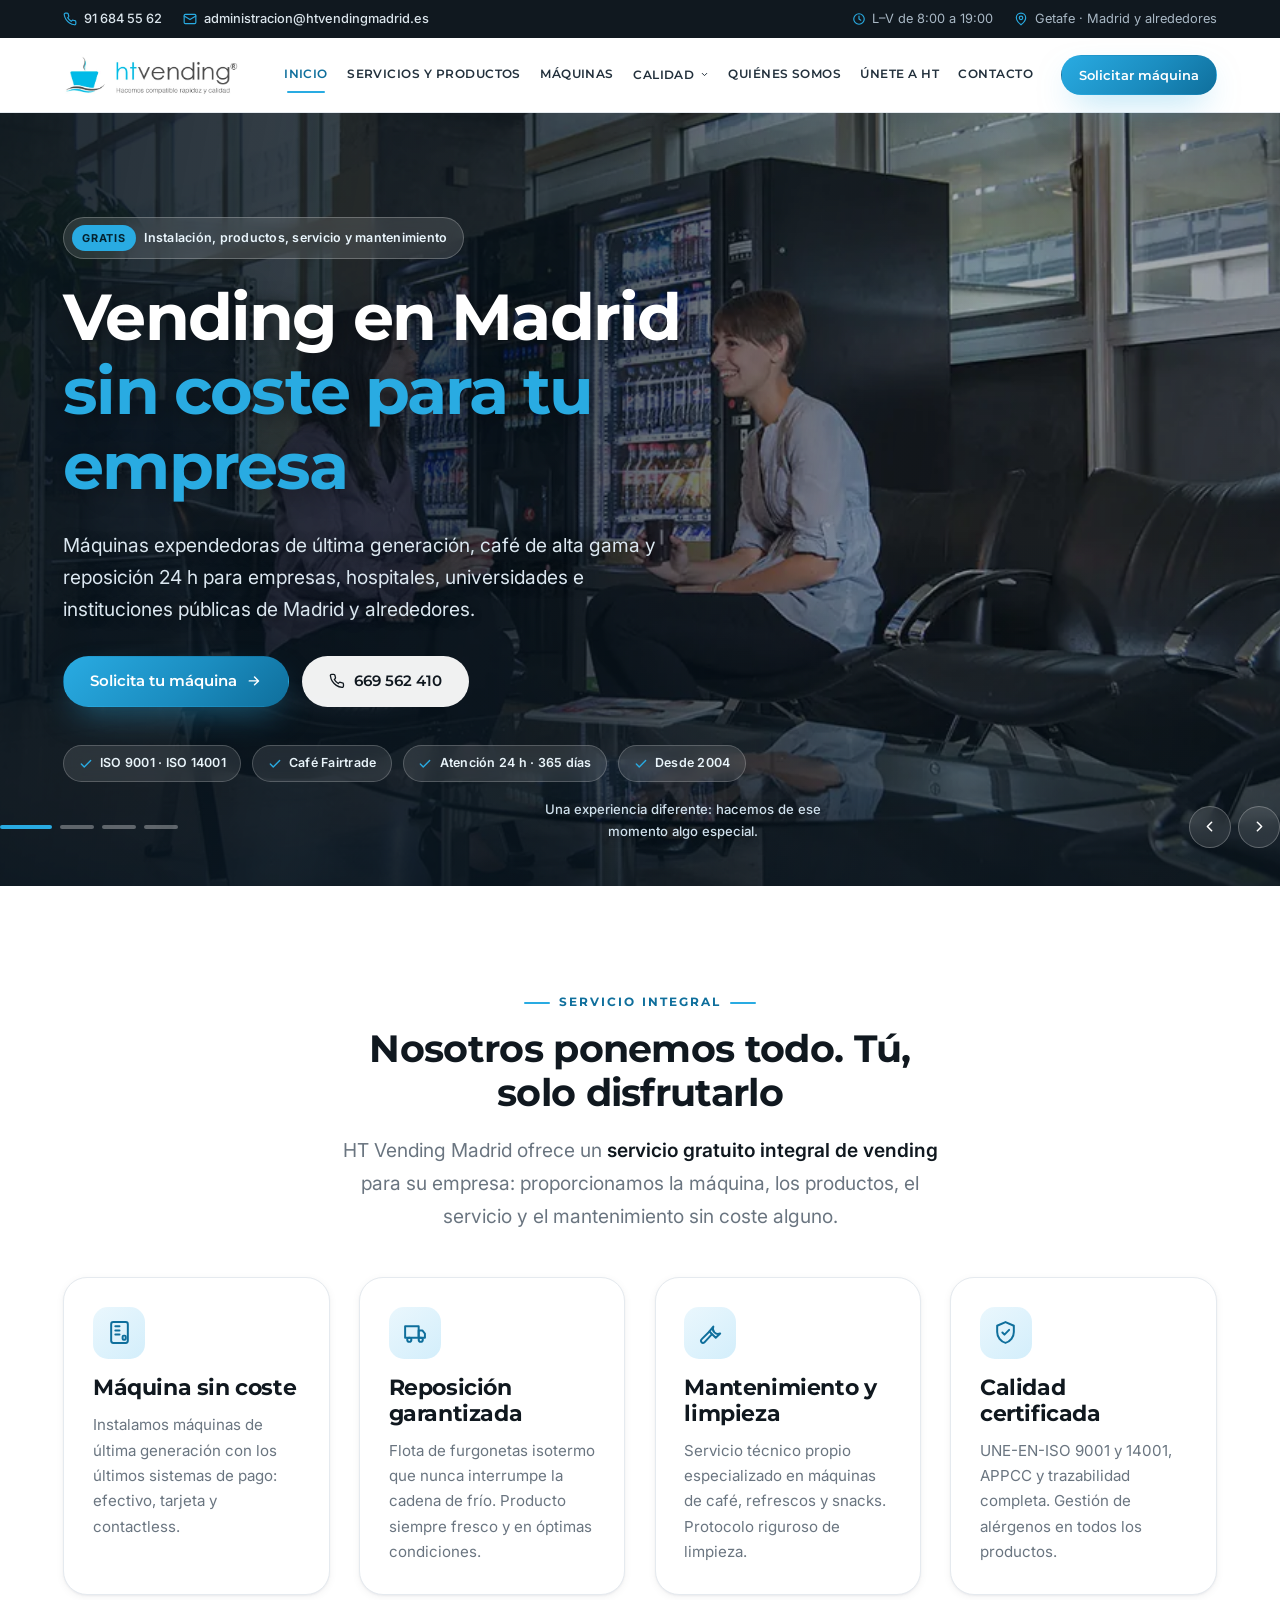
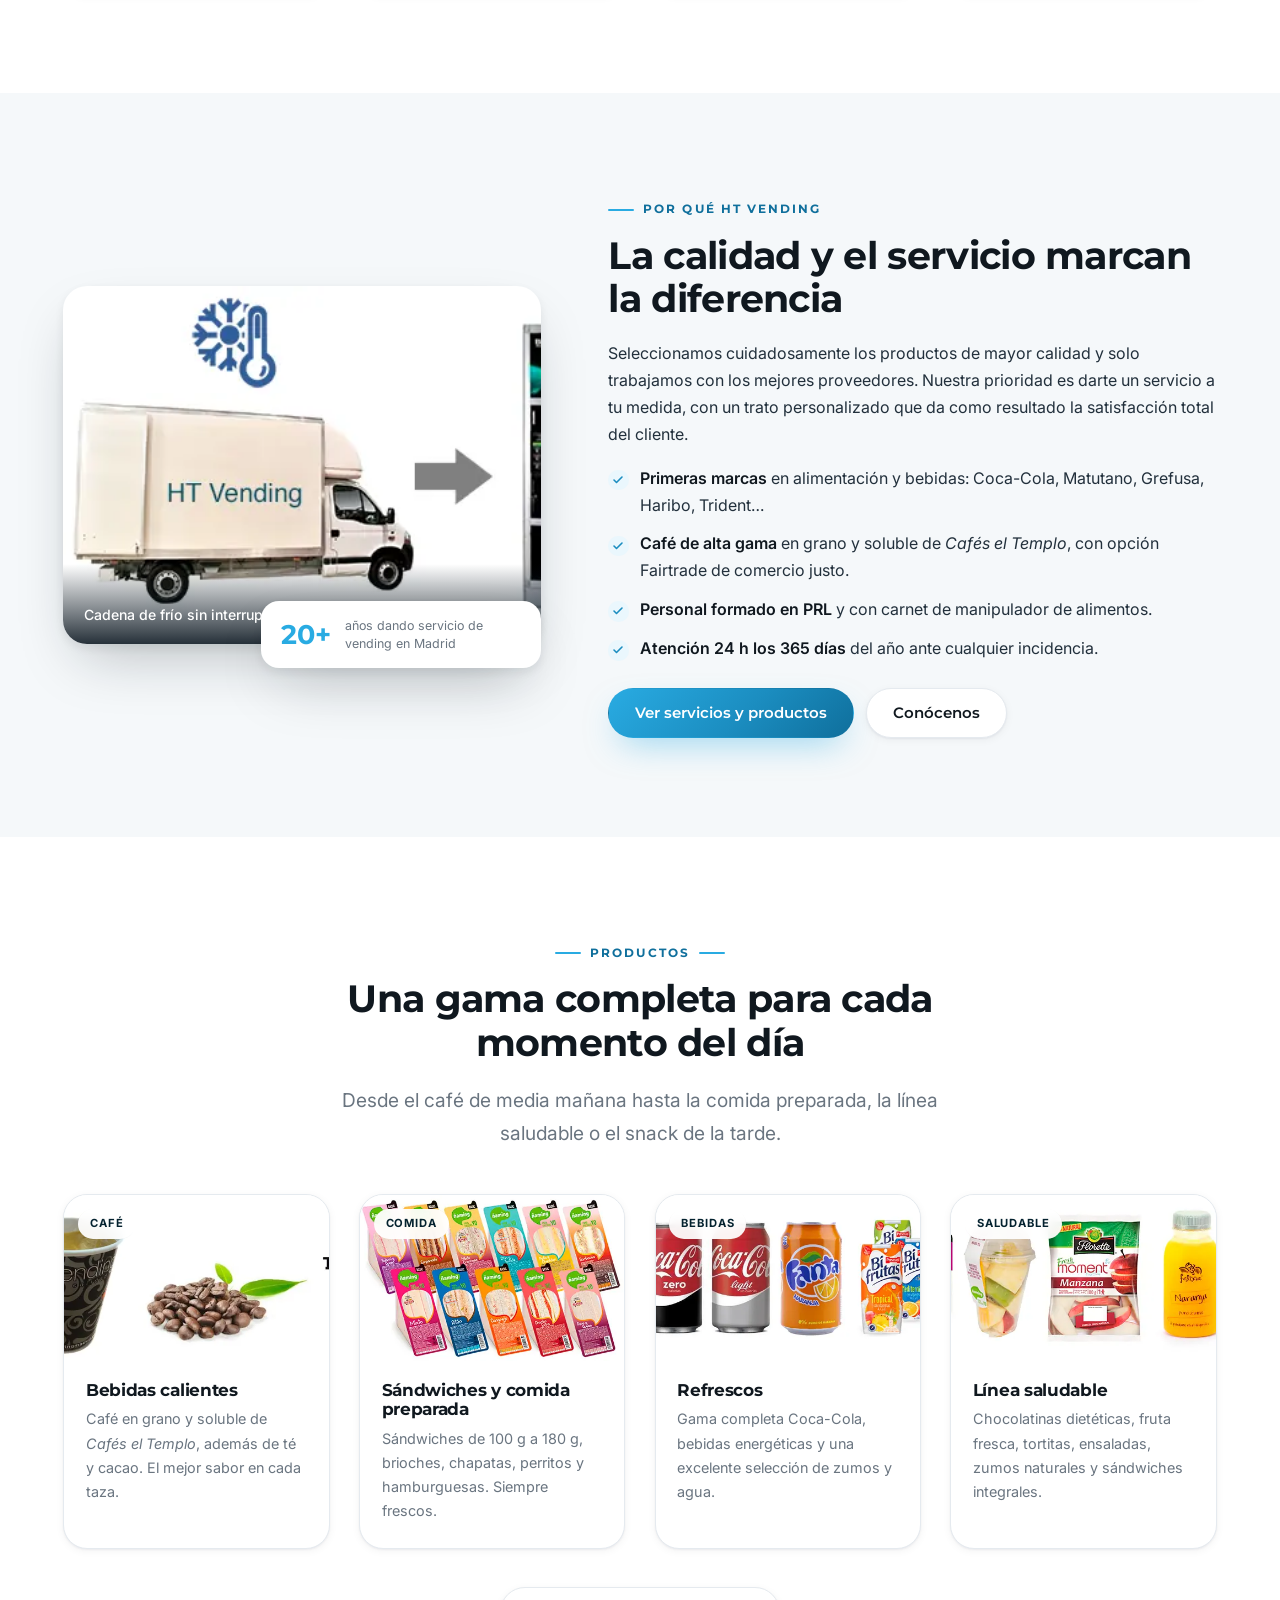
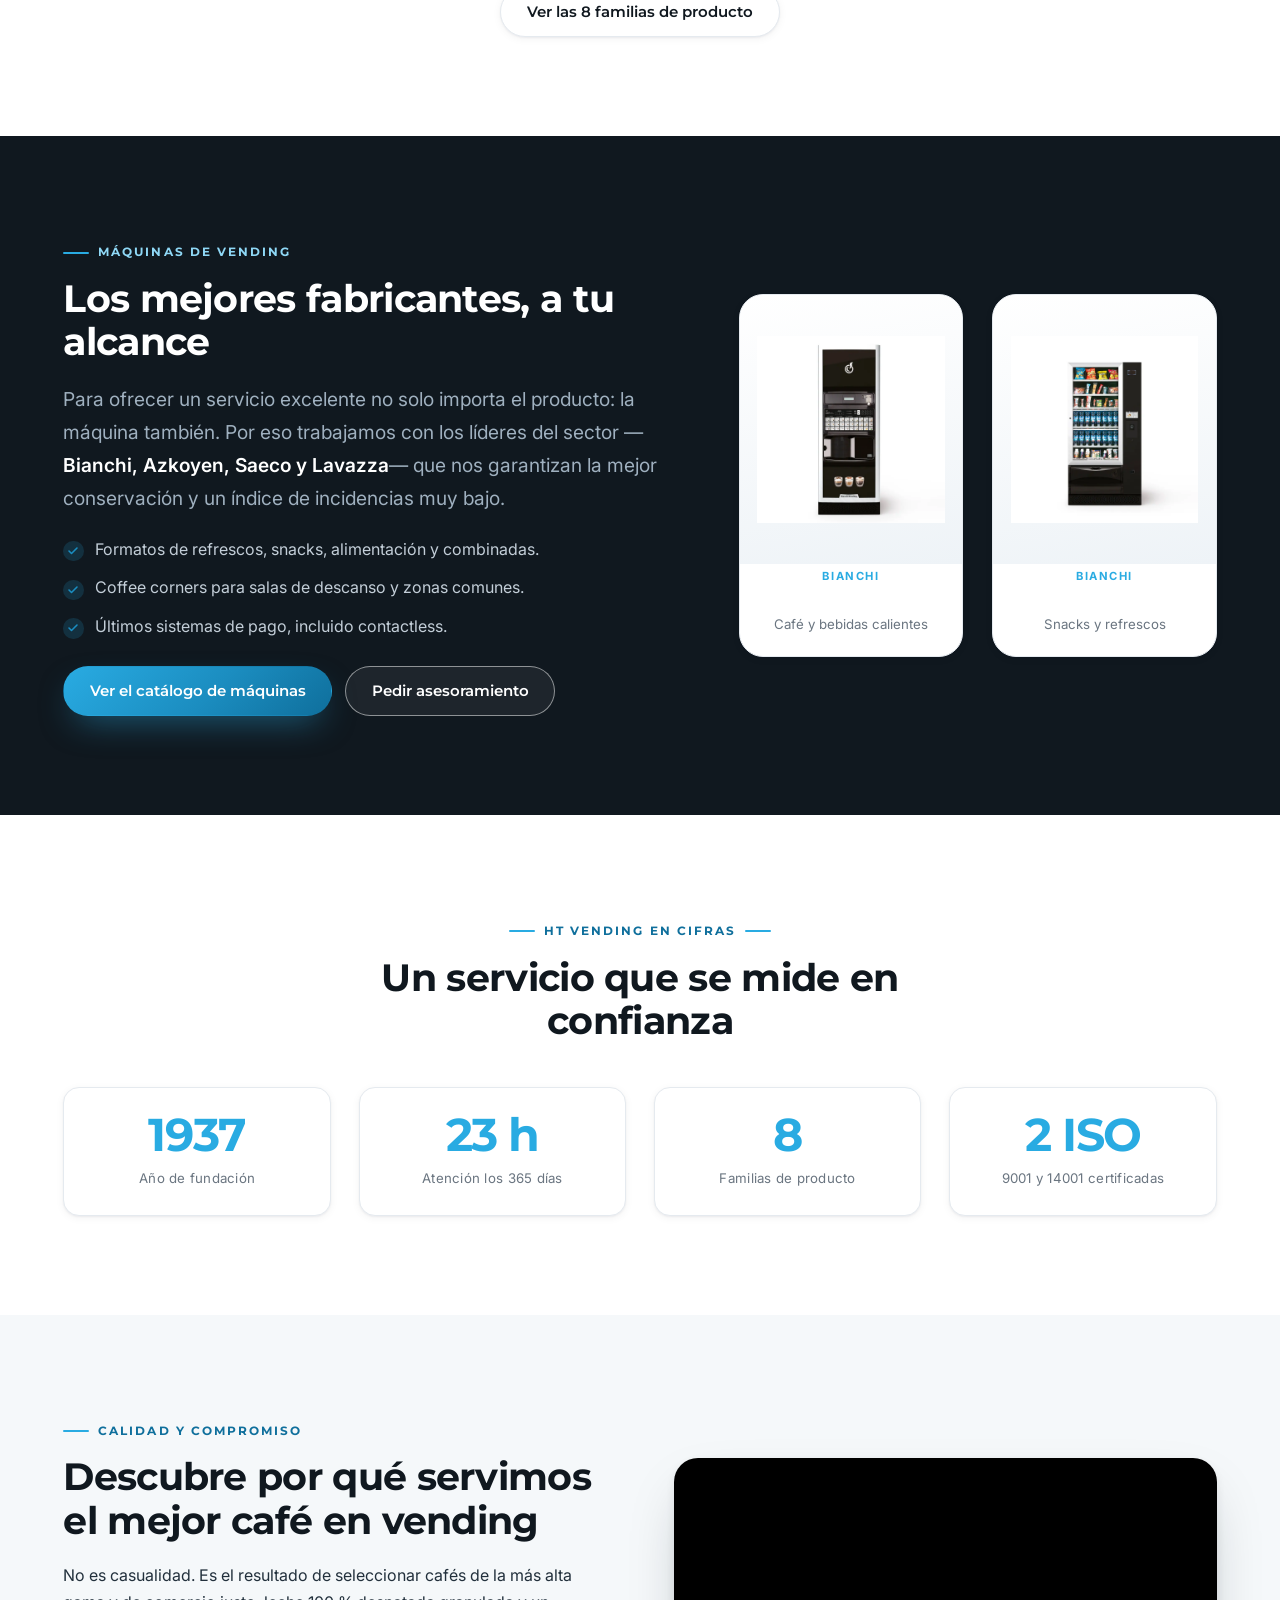
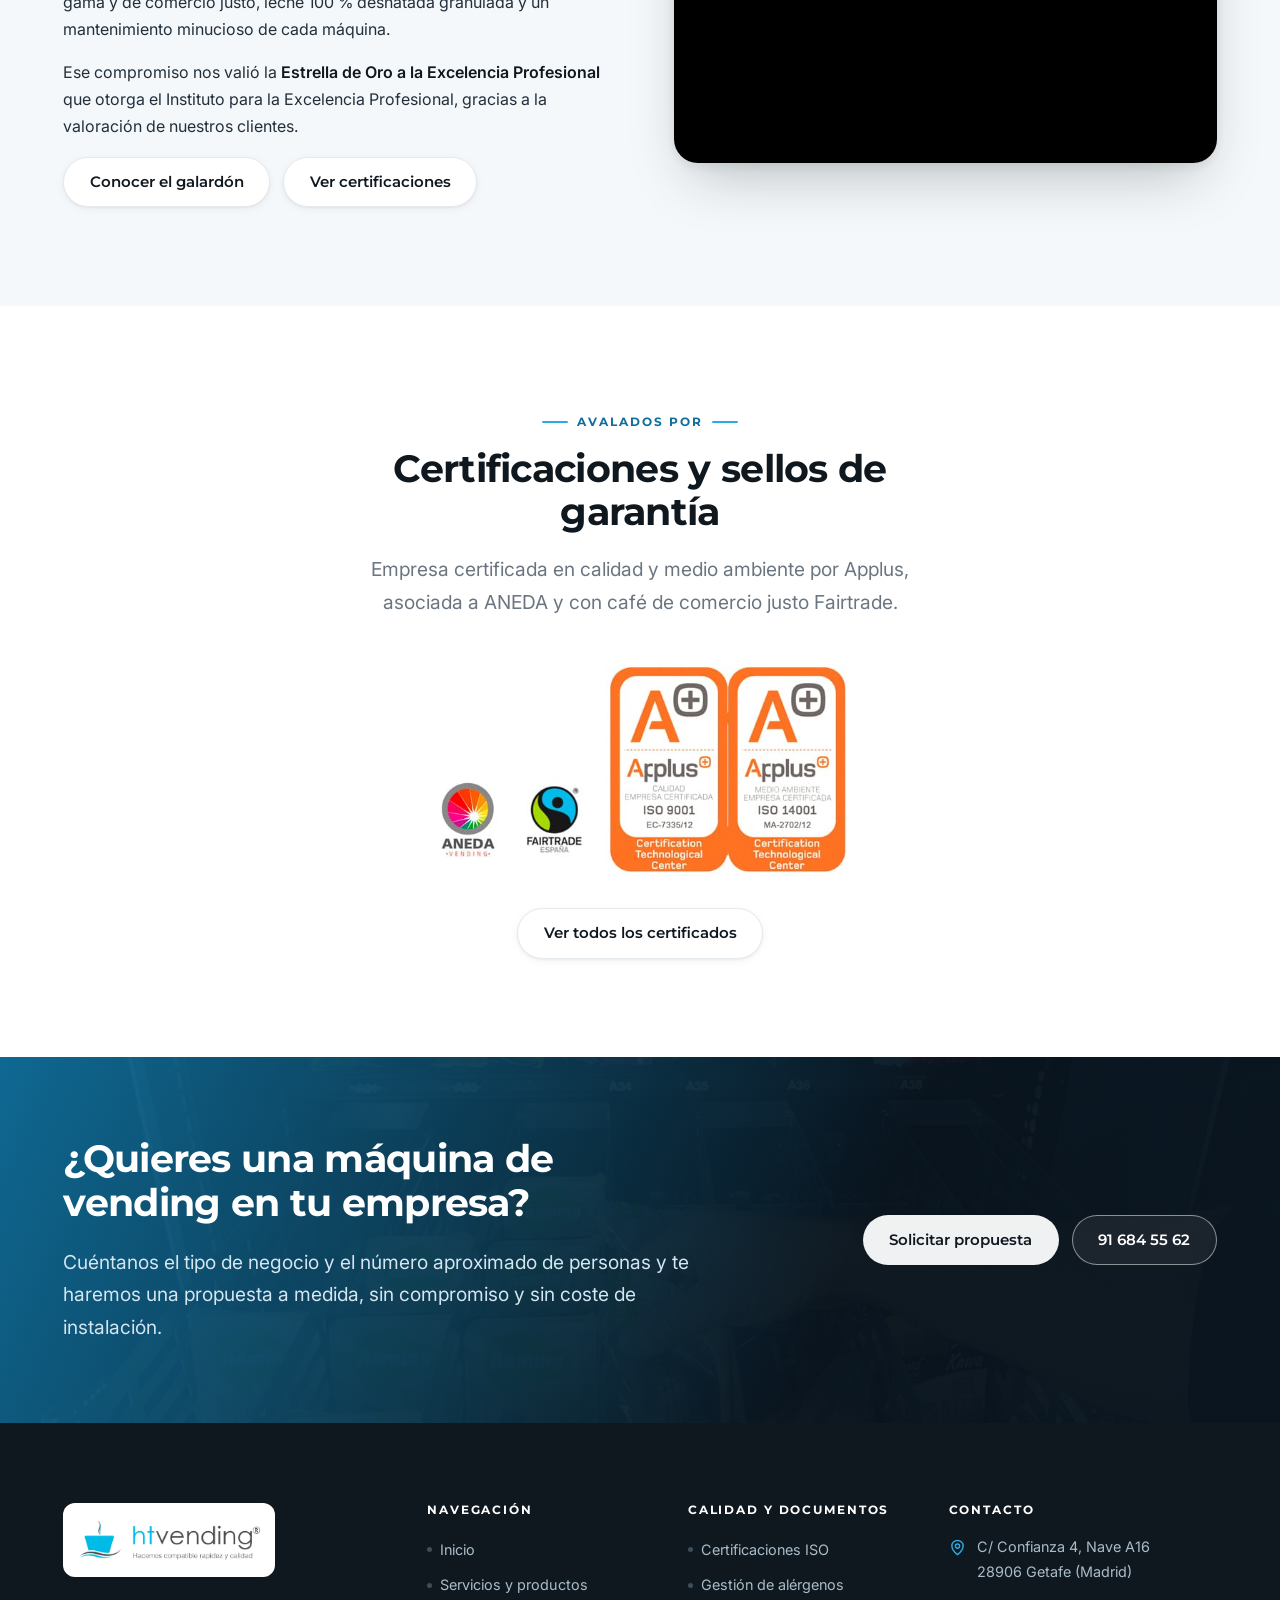
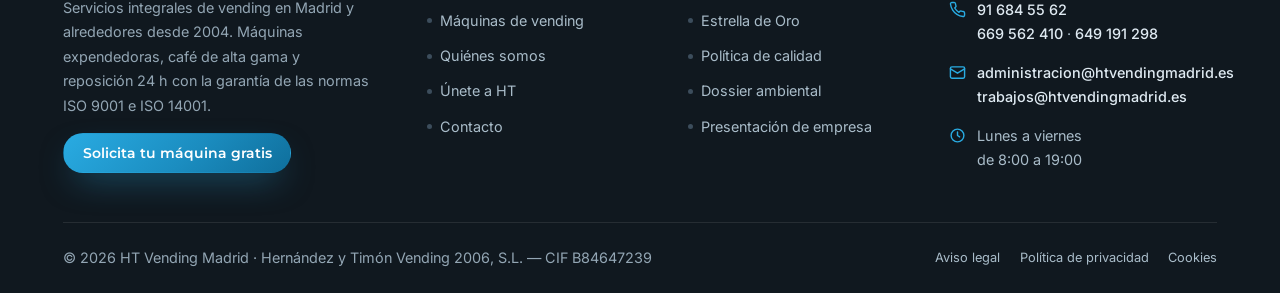
==== index.html @ e3d4e67d "Rediseño completo del sitio de HT Vending Madrid Reconstrucción multipágina del dominio htvendingmad" ====
<!DOCTYPE html>
<html lang="es">
<head>
<meta charset="utf-8">
<meta name="viewport" content="width=device-width, initial-scale=1, viewport-fit=cover">
<meta name="theme-color" content="#10181f">
<title>HT Vending Madrid | Máquinas expendedoras y vending en Madrid</title>
<meta name="description" content="Servicio gratuito integral de vending en Madrid: máquinas expendedoras, café de alta gama, reposición y mantenimiento sin coste. ISO 9001 e ISO 14001.">
<link rel="canonical" href="https://htvendingmadrid.es/">
<meta name="robots" content="index, follow">
<meta name="author" content="HT Vending Madrid">
<meta name="geo.region" content="ES-MD">
<meta name="geo.placename" content="Getafe, Madrid">

<meta property="og:type" content="website">
<meta property="og:locale" content="es_ES">
<meta property="og:site_name" content="HT Vending Madrid">
<meta property="og:title" content="HT Vending Madrid | Máquinas expendedoras y vending en Madrid">
<meta property="og:description" content="Servicio gratuito integral de vending en Madrid: máquinas expendedoras, café de alta gama, reposición y mantenimiento sin coste. ISO 9001 e ISO 14001.">
<meta property="og:url" content="https://htvendingmadrid.es/">
<meta property="og:image" content="https://htvendingmadrid.es/images/sld-4.jpg">
<meta name="twitter:card" content="summary_large_image">

<link rel="icon" href="assets/img/favicon.svg" type="image/svg+xml">
<link rel="apple-touch-icon" href="assets/img/favicon.svg">

<link rel="preconnect" href="https://fonts.googleapis.com">
<link rel="preconnect" href="https://fonts.gstatic.com" crossorigin>
<link rel="stylesheet" href="https://fonts.googleapis.com/css2?family=Inter:wght@400;500;600&family=Montserrat:wght@600;700&display=swap">
<link rel="stylesheet" href="assets/css/style.css">
<script src="assets/js/main.js" defer></script>

<!-- Consentimiento de cookies (Cookiebot) — heredado del sitio original -->
<script id="Cookiebot" src="https://consent.cookiebot.com/uc.js" data-cbid="958e787e-1ef2-4f35-aaab-72c7cfaec10d" data-blockingmode="auto" type="text/javascript"></script>
<!-- Google Tag Manager -->
<script>(function(w,d,s,l,i){w[l]=w[l]||[];w[l].push({'gtm.start':
new Date().getTime(),event:'gtm.js'});var f=d.getElementsByTagName(s)[0],
j=d.createElement(s),dl=l!='dataLayer'?'&l='+l:'';j.async=true;j.src=
'https://www.googletagmanager.com/gtm.js?id='+i+dl;f.parentNode.insertBefore(j,f);
})(window,document,'script','dataLayer','GTM-W7T6CT2');</script>
<!-- Fin Google Tag Manager -->
<noscript><style>.reveal{opacity:1;transform:none}.hero__slide{opacity:1}.hero__slide+.hero__slide{display:none}</style></noscript>
</head>
<body>
<!-- Google Tag Manager (noscript) -->
<noscript><iframe src="https://www.googletagmanager.com/ns.html?id=GTM-W7T6CT2" height="0" width="0" style="display:none;visibility:hidden" title="Google Tag Manager"></iframe></noscript>

<a class="skip" href="#main">Saltar al contenido</a>

<div class="topbar">
  <div class="wrap">
    <ul class="topbar__list">
      <li><svg viewBox="0 0 24 24" fill="none" stroke="currentColor" stroke-width="2" stroke-linecap="round" stroke-linejoin="round" aria-hidden="true"><path d="M22 16.92v3a2 2 0 0 1-2.18 2 19.79 19.79 0 0 1-8.63-3.07 19.5 19.5 0 0 1-6-6A19.79 19.79 0 0 1 2.09 4.18 2 2 0 0 1 4.08 2h3a2 2 0 0 1 2 1.72c.13.96.36 1.9.7 2.81a2 2 0 0 1-.45 2.11L8.09 9.91a16 16 0 0 0 6 6l1.27-1.27a2 2 0 0 1 2.11-.45c.9.34 1.85.57 2.81.7A2 2 0 0 1 22 16.92z"/></svg><a href="tel:+34916845562">91 684 55 62</a></li>
      <li><svg viewBox="0 0 24 24" fill="none" stroke="currentColor" stroke-width="2" stroke-linecap="round" stroke-linejoin="round" aria-hidden="true"><rect x="2" y="4" width="20" height="16" rx="2"/><path d="m22 7-10 6L2 7"/></svg><a href="mailto:administracion@htvendingmadrid.es">administracion@htvendingmadrid.es</a></li>
    </ul>
    <ul class="topbar__list topbar__list--sec">
      <li><svg viewBox="0 0 24 24" fill="none" stroke="currentColor" stroke-width="2" stroke-linecap="round" stroke-linejoin="round" aria-hidden="true"><circle cx="12" cy="12" r="9"/><path d="M12 7v5l3 2"/></svg>L–V de 8:00 a 19:00</li>
      <li><svg viewBox="0 0 24 24" fill="none" stroke="currentColor" stroke-width="2" stroke-linecap="round" stroke-linejoin="round" aria-hidden="true"><path d="M20 10c0 6-8 12-8 12s-8-6-8-12a8 8 0 0 1 16 0z"/><circle cx="12" cy="10" r="3"/></svg>Getafe · Madrid y alrededores</li>
    </ul>
  </div>
</div>

<header class="site-header">
  <div class="wrap">
    <a class="logo" href="index.html" aria-label="HT Vending Madrid, ir al inicio">
      <span class="logo__img" role="img" aria-label="HT Vending — Hacemos compatible rapidez y calidad"></span>
    </a>

    <button class="nav-toggle" type="button" aria-expanded="false" aria-controls="nav">
      <span class="nav-toggle__bars" aria-hidden="true"><span></span><span></span><span></span></span>
      Menú
    </button>

    <nav class="nav" id="nav" aria-label="Menú principal">
      <div class="nav__head">
        <span class="logo" style="width:170px"><span class="logo__img" role="img" aria-label="HT Vending"></span></span>
        <button class="nav__close" type="button" aria-label="Cerrar menú">
          <svg viewBox="0 0 24 24" fill="none" stroke="currentColor" stroke-width="2.2" stroke-linecap="round" aria-hidden="true"><path d="M18 6 6 18M6 6l12 12"/></svg>
        </button>
      </div>

      <ul class="nav__list">
        <li><a class="nav__link" href="index.html" aria-current="page">Inicio</a></li>
        <li><a class="nav__link" href="servicios.html">Servicios y productos</a></li>
        <li><a class="nav__link" href="maquinas.html">Máquinas</a></li>
        <li class="has-sub">
          <button class="nav__link" type="button" aria-expanded="false">Calidad
            <svg class="chev" viewBox="0 0 24 24" fill="none" stroke="currentColor" stroke-width="2.6" stroke-linecap="round" stroke-linejoin="round" aria-hidden="true"><polyline points="6 9 12 15 18 9"/></svg>
          </button>
          <ul class="nav__sub">
            <li><a href="certificaciones.html"><svg viewBox="0 0 24 24" fill="none" stroke="currentColor" stroke-width="2" stroke-linecap="round" stroke-linejoin="round" aria-hidden="true"><circle cx="12" cy="9" r="6"/><path d="m8.2 14-1.7 7 5.5-3 5.5 3-1.7-7"/></svg>Certificaciones ISO</a></li>
            <li><a href="assets/docs/politica_calidad.pdf" target="_blank" rel="noopener"><svg viewBox="0 0 24 24" fill="none" stroke="currentColor" stroke-width="2" stroke-linecap="round" stroke-linejoin="round" aria-hidden="true"><path d="M14 2H7a2 2 0 0 0-2 2v16a2 2 0 0 0 2 2h10a2 2 0 0 0 2-2V7z"/><path d="M14 2v5h5"/></svg>Política de calidad (PDF)</a></li>
            <li><a href="assets/docs/dossier_ambiental.pdf" target="_blank" rel="noopener"><svg viewBox="0 0 24 24" fill="none" stroke="currentColor" stroke-width="2" stroke-linecap="round" stroke-linejoin="round" aria-hidden="true"><path d="M11 20A7 7 0 0 1 9.8 6.1C15.5 5 17 4.48 19 2c1 2 2 4.18 2 8 0 5.5-4.78 10-10 10z"/><path d="M2 21c0-3 1.85-5.36 5.08-6"/></svg>Dossier ambiental (PDF)</a></li>
            <li><a href="alergenos.html"><svg viewBox="0 0 24 24" fill="none" stroke="currentColor" stroke-width="2" stroke-linecap="round" stroke-linejoin="round" aria-hidden="true"><path d="M12 2a10 10 0 1 0 10 10"/><path d="M12 8v4"/><path d="M12 16h.01"/></svg>Gestión de alérgenos</a></li>
            <li><a href="excelencia.html"><svg viewBox="0 0 24 24" fill="none" stroke="currentColor" stroke-width="2" stroke-linecap="round" stroke-linejoin="round" aria-hidden="true"><path d="m12 3 2.7 5.6 6.1.9-4.4 4.3 1 6.1-5.4-2.9-5.4 2.9 1-6.1L3.2 9.5l6.1-.9z"/></svg>Estrella de Oro a la Excelencia</a></li>
          </ul>
        </li>
        <li><a class="nav__link" href="empresa.html">Quiénes somos</a></li>
        <li><a class="nav__link" href="trabajo.html">Únete a HT</a></li>
        <li><a class="nav__link" href="contacto.html">Contacto</a></li>
      </ul>

      <div class="nav__cta">
        <a class="btn btn--primary btn--block" href="tel:+34669562410">
          <svg viewBox="0 0 24 24" fill="none" stroke="currentColor" stroke-width="2" stroke-linecap="round" stroke-linejoin="round" aria-hidden="true"><path d="M22 16.92v3a2 2 0 0 1-2.18 2 19.79 19.79 0 0 1-8.63-3.07 19.5 19.5 0 0 1-6-6A19.79 19.79 0 0 1 2.09 4.18 2 2 0 0 1 4.08 2h3a2 2 0 0 1 2 1.72c.13.96.36 1.9.7 2.81a2 2 0 0 1-.45 2.11L8.09 9.91a16 16 0 0 0 6 6l1.27-1.27a2 2 0 0 1 2.11-.45c.9.34 1.85.57 2.81.7A2 2 0 0 1 22 16.92z"/></svg>
          669 562 410
        </a>
        <a class="btn btn--ghost btn--block" href="contacto.html">Solicitar una máquina</a>
      </div>
    </nav>

    <div class="header-cta">
      <a class="btn btn--primary btn--sm" href="contacto.html">Solicitar máquina</a>
    </div>
  </div>
</header>
<div class="nav-scrim" aria-hidden="true"></div>

<main id="main">

<!-- ============ HERO ============ -->
<section class="hero" data-hero aria-label="Presentación de HT Vending Madrid">
  <div class="hero__stage" aria-hidden="true">
    <div class="hero__slide is-active" data-caption="Una experiencia diferente: hacemos de ese momento algo especial.">
      <picture><source srcset="assets/img/sld-4.webp" type="image/webp"><img src="assets/img/sld-4.jpg" alt="Dos personas conversando junto a máquinas expendedoras en la zona de descanso de una oficina" width="1000" height="675" fetchpriority="high" decoding="async"></picture>
    </div>
    <div class="hero__slide" data-caption="Un gran equipo: reponedores altamente cualificados a tu disposición.">
      <picture><source srcset="assets/img/sld-2.webp" type="image/webp"><img src="assets/img/sld-2.jpg" alt="Reponedor de HT Vending trabajando en una máquina expendedora" width="1000" height="675" loading="lazy" decoding="async"></picture>
    </div>
    <div class="hero__slide" data-caption="Garantía de calidad: ISO 9001, APPCC y trazabilidad en todos los productos.">
      <picture><source srcset="assets/img/sld-3.webp" type="image/webp"><img src="assets/img/sld-3.jpg" alt="Producto de vending seleccionado con controles de calidad y trazabilidad" width="1000" height="675" loading="lazy" decoding="async"></picture>
    </div>
    <div class="hero__slide" data-caption="Estamos para ayudarte: llámanos al 91 684 55 62.">
      <picture><source srcset="assets/img/sld-1.webp" type="image/webp"><img src="assets/img/sld-1.jpg" alt="Equipo de atención al cliente de HT Vending Madrid" width="1000" height="675" loading="lazy" decoding="async"></picture>
    </div>
  </div>

  <div class="wrap">
    <div class="hero__inner">
      <span class="hero__badge"><b>Gratis</b> Instalación, productos, servicio y mantenimiento</span>

      <h1>Vending en Madrid <em>sin coste para tu empresa</em></h1>

      <p class="hero__text">Máquinas expendedoras de última generación, café de alta gama y reposición 24 h para empresas, hospitales, universidades e instituciones públicas de Madrid y alrededores.</p>

      <div class="hero__cta">
        <a class="btn btn--primary" href="contacto.html">
          Solicita tu máquina
          <svg viewBox="0 0 24 24" fill="none" stroke="currentColor" stroke-width="2.2" stroke-linecap="round" stroke-linejoin="round" aria-hidden="true"><path d="M5 12h14M13 6l6 6-6 6"/></svg>
        </a>
        <a class="btn btn--light" href="tel:+34669562410">
          <svg viewBox="0 0 24 24" fill="none" stroke="currentColor" stroke-width="2" stroke-linecap="round" stroke-linejoin="round" aria-hidden="true"><path d="M22 16.92v3a2 2 0 0 1-2.18 2 19.79 19.79 0 0 1-8.63-3.07 19.5 19.5 0 0 1-6-6A19.79 19.79 0 0 1 2.09 4.18 2 2 0 0 1 4.08 2h3a2 2 0 0 1 2 1.72c.13.96.36 1.9.7 2.81a2 2 0 0 1-.45 2.11L8.09 9.91a16 16 0 0 0 6 6l1.27-1.27a2 2 0 0 1 2.11-.45c.9.34 1.85.57 2.81.7A2 2 0 0 1 22 16.92z"/></svg>
          669 562 410
        </a>
      </div>

      <div class="hero__marks">
        <span class="chip"><svg viewBox="0 0 24 24" fill="none" stroke="currentColor" stroke-width="2.4" stroke-linecap="round" stroke-linejoin="round" aria-hidden="true"><polyline points="20 6 9 17 4 12"/></svg>ISO 9001 · ISO 14001</span>
        <span class="chip"><svg viewBox="0 0 24 24" fill="none" stroke="currentColor" stroke-width="2.4" stroke-linecap="round" stroke-linejoin="round" aria-hidden="true"><polyline points="20 6 9 17 4 12"/></svg>Café Fairtrade</span>
        <span class="chip"><svg viewBox="0 0 24 24" fill="none" stroke="currentColor" stroke-width="2.4" stroke-linecap="round" stroke-linejoin="round" aria-hidden="true"><polyline points="20 6 9 17 4 12"/></svg>Atención 24 h · 365 días</span>
        <span class="chip"><svg viewBox="0 0 24 24" fill="none" stroke="currentColor" stroke-width="2.4" stroke-linecap="round" stroke-linejoin="round" aria-hidden="true"><polyline points="20 6 9 17 4 12"/></svg>Desde 2004</span>
      </div>
    </div>

    <div class="hero__nav">
      <ul class="hero__dots" role="tablist" aria-label="Cambiar imagen">
        <li role="presentation"><button type="button" role="tab" aria-selected="true" aria-label="Imagen 1"></button></li>
        <li role="presentation"><button type="button" role="tab" aria-selected="false" aria-label="Imagen 2"></button></li>
        <li role="presentation"><button type="button" role="tab" aria-selected="false" aria-label="Imagen 3"></button></li>
        <li role="presentation"><button type="button" role="tab" aria-selected="false" aria-label="Imagen 4"></button></li>
      </ul>
      <p class="hero__cap"></p>
      <div class="hero__arrows">
        <button class="hero__prev" type="button" aria-label="Imagen anterior"><svg viewBox="0 0 24 24" fill="none" stroke="currentColor" stroke-width="2.2" stroke-linecap="round" stroke-linejoin="round" aria-hidden="true"><path d="m15 18-6-6 6-6"/></svg></button>
        <button class="hero__next" type="button" aria-label="Imagen siguiente"><svg viewBox="0 0 24 24" fill="none" stroke="currentColor" stroke-width="2.2" stroke-linecap="round" stroke-linejoin="round" aria-hidden="true"><path d="m9 18 6-6-6-6"/></svg></button>
      </div>
    </div>
  </div>
</section>

<!-- ============ PROPUESTA DE VALOR ============ -->
<section class="section">
  <div class="wrap">
    <div class="sec-head center reveal">
      <p class="eyebrow">Servicio integral</p>
      <h2 class="sec-title">Nosotros ponemos todo. Tú, solo disfrutarlo</h2>
      <p class="lead">HT Vending Madrid ofrece un <strong>servicio gratuito integral de vending</strong> para su empresa: proporcionamos la máquina, los productos, el servicio y el mantenimiento sin coste alguno.</p>
    </div>

    <div class="cards cards--4">
      <article class="card reveal" data-d="1">
        <div class="card__ico"><svg viewBox="0 0 24 24" fill="none" stroke="currentColor" stroke-width="1.9" stroke-linecap="round" stroke-linejoin="round" aria-hidden="true"><rect x="4" y="2" width="16" height="20" rx="2"/><path d="M8 6h4M8 10h4M8 14h4"/><rect x="15" y="15" width="3" height="4" rx="1"/></svg></div>
        <h3>Máquina sin coste</h3>
        <p>Instalamos máquinas de última generación con los últimos sistemas de pago: efectivo, tarjeta y contactless.</p>
      </article>
      <article class="card reveal" data-d="2">
        <div class="card__ico"><svg viewBox="0 0 24 24" fill="none" stroke="currentColor" stroke-width="1.9" stroke-linecap="round" stroke-linejoin="round" aria-hidden="true"><path d="M3 17h13V6H3z"/><path d="M16 10h3.5L22 13v4h-6z"/><circle cx="7" cy="19" r="2"/><circle cx="18" cy="19" r="2"/></svg></div>
        <h3>Reposición garantizada</h3>
        <p>Flota de furgonetas isotermo que nunca interrumpe la cadena de frío. Producto siempre fresco y en óptimas condiciones.</p>
      </article>
      <article class="card reveal" data-d="3">
        <div class="card__ico"><svg viewBox="0 0 24 24" fill="none" stroke="currentColor" stroke-width="1.9" stroke-linecap="round" stroke-linejoin="round" aria-hidden="true"><path d="M14.7 6.3a5 5 0 0 0 6.6 6.6L17 17l-6-6z"/><path d="m11 11-7.4 7.4a2 2 0 1 0 2.8 2.8L13 14"/></svg></div>
        <h3>Mantenimiento y limpieza</h3>
        <p>Servicio técnico propio especializado en máquinas de café, refrescos y snacks. Protocolo riguroso de limpieza.</p>
      </article>
      <article class="card reveal" data-d="4">
        <div class="card__ico"><svg viewBox="0 0 24 24" fill="none" stroke="currentColor" stroke-width="1.9" stroke-linecap="round" stroke-linejoin="round" aria-hidden="true"><path d="M12 2 4 5.5v6c0 5 3.4 9.3 8 10.5 4.6-1.2 8-5.5 8-10.5v-6z"/><polyline points="9 12 11 14 15.5 9.5"/></svg></div>
        <h3>Calidad certificada</h3>
        <p>UNE-EN-ISO 9001 y 14001, APPCC y trazabilidad completa. Gestión de alérgenos en todos los productos.</p>
      </article>
    </div>
  </div>
</section>

<!-- ============ POR QUÉ HT ============ -->
<section class="section section--tint">
  <div class="wrap">
    <div class="split split--wide-r">
      <div class="split__media reveal">
        <figure class="figure figure--tall" style="margin:0">
          <picture><source srcset="assets/img/cadena_frio.webp" type="image/webp"><img src="assets/img/cadena_frio.jpg" alt="Furgoneta isotermo de HT Vending manteniendo la cadena de frío" width="900" height="600" loading="lazy" decoding="async"></picture>
          <figcaption class="figure__cap">Cadena de frío sin interrupciones, del almacén a tu máquina</figcaption>
        </figure>
        <div class="figure-badge">
          <span class="figure-badge__n" data-count="20" data-suffix="+">20+</span>
          <span class="figure-badge__t">años dando servicio de vending en Madrid</span>
        </div>
      </div>

      <div class="reveal" data-d="1">
        <p class="eyebrow">Por qué HT Vending</p>
        <h2 class="sec-title">La calidad y el servicio marcan la diferencia</h2>
        <p>Seleccionamos cuidadosamente los productos de mayor calidad y solo trabajamos con los mejores proveedores. Nuestra prioridad es darte un servicio a tu medida, con un trato personalizado que da como resultado la satisfacción total del cliente.</p>
        <ul class="tick">
          <li><strong>Primeras marcas</strong> en alimentación y bebidas: Coca-Cola, Matutano, Grefusa, Haribo, Trident…</li>
          <li><strong>Café de alta gama</strong> en grano y soluble de <em>Cafés el Templo</em>, con opción Fairtrade de comercio justo.</li>
          <li><strong>Personal formado en PRL</strong> y con carnet de manipulador de alimentos.</li>
          <li><strong>Atención 24 h los 365 días</strong> del año ante cualquier incidencia.</li>
        </ul>
        <div class="btn-row">
          <a class="btn btn--primary" href="servicios.html">Ver servicios y productos</a>
          <a class="btn btn--ghost" href="empresa.html">Conócenos</a>
        </div>
      </div>
    </div>
  </div>
</section>

<!-- ============ PRODUCTOS ============ -->
<section class="section">
  <div class="wrap">
    <div class="sec-head center reveal">
      <p class="eyebrow">Productos</p>
      <h2 class="sec-title">Una gama completa para cada momento del día</h2>
      <p class="lead">Desde el café de media mañana hasta la comida preparada, la línea saludable o el snack de la tarde.</p>
    </div>

    <div class="cards">
      <article class="prod reveal" data-d="1">
        <div class="prod__media"><span class="prod__tag">Café</span><picture><source srcset="assets/img/banner_cafe.webp" type="image/webp"><img src="assets/img/banner_cafe.jpg" alt="Café en grano y soluble de primeras marcas" width="800" height="500" loading="lazy" decoding="async"></picture></div>
        <div class="prod__body"><h3>Bebidas calientes</h3><p>Café en grano y soluble de <em>Cafés el Templo</em>, además de té y cacao. El mejor sabor en cada taza.</p></div>
      </article>
      <article class="prod reveal" data-d="2">
        <div class="prod__media"><span class="prod__tag">Comida</span><picture><source srcset="assets/img/banner_sandwiches2.webp" type="image/webp"><img src="assets/img/banner_sandwiches2.png" alt="Sándwiches, brioches, chapatas y hamburguesas de vending" width="800" height="500" loading="lazy" decoding="async"></picture></div>
        <div class="prod__body"><h3>Sándwiches y comida preparada</h3><p>Sándwiches de 100 g a 180 g, brioches, chapatas, perritos y hamburguesas. Siempre frescos.</p></div>
      </article>
      <article class="prod reveal" data-d="3">
        <div class="prod__media"><span class="prod__tag">Bebidas</span><picture><source srcset="assets/img/banner_refrescos.webp" type="image/webp"><img src="assets/img/banner_refrescos.jpg" alt="Refrescos, zumos y agua para máquinas expendedoras" width="800" height="500" loading="lazy" decoding="async"></picture></div>
        <div class="prod__body"><h3>Refrescos</h3><p>Gama completa Coca-Cola, bebidas energéticas y una excelente selección de zumos y agua.</p></div>
      </article>
      <article class="prod reveal" data-d="4">
        <div class="prod__media"><span class="prod__tag">Saludable</span><picture><source srcset="assets/img/banner_linea_saludable2.webp" type="image/webp"><img src="assets/img/banner_linea_saludable2.png" alt="Línea saludable: fruta fresca, tortitas y zumos naturales" width="800" height="500" loading="lazy" decoding="async"></picture></div>
        <div class="prod__body"><h3>Línea saludable</h3><p>Chocolatinas dietéticas, fruta fresca, tortitas, ensaladas, zumos naturales y sándwiches integrales.</p></div>
      </article>
    </div>

    <p class="center" style="margin-top:2.4rem;margin-bottom:0">
      <a class="btn btn--ghost" href="servicios.html">Ver las 8 familias de producto</a>
    </p>
  </div>
</section>

<!-- ============ MÁQUINAS ============ -->
<section class="section section--ink">
  <div class="wrap">
    <div class="split split--wide-l">
      <div class="reveal">
        <p class="eyebrow" style="color:#8fd8f6">Máquinas de vending</p>
        <h2 class="sec-title">Los mejores fabricantes, a tu alcance</h2>
        <p class="lead">Para ofrecer un servicio excelente no solo importa el producto: la máquina también. Por eso trabajamos con los líderes del sector —<strong style="color:#fff">Bianchi, Azkoyen, Saeco y Lavazza</strong>— que nos garantizan la mejor conservación y un índice de incidencias muy bajo.</p>
        <ul class="tick">
          <li>Formatos de refrescos, snacks, alimentación y combinadas.</li>
          <li>Coffee corners para salas de descanso y zonas comunes.</li>
          <li>Últimos sistemas de pago, incluido contactless.</li>
        </ul>
        <div class="btn-row">
          <a class="btn btn--primary" href="maquinas.html">Ver el catálogo de máquinas</a>
          <a class="btn btn--outline" href="contacto.html">Pedir asesoramiento</a>
        </div>
      </div>

      <div class="reveal" data-d="1">
        <div class="cards" style="grid-template-columns:repeat(2,1fr)">
          <a class="machine" href="maquinas.html">
            <div class="machine__media"><picture><source srcset="assets/img/maquinas/lei700.webp" type="image/webp"><img src="assets/img/maquinas/lei700.jpg" alt="Máquina expendedora Bianchi LEI700" width="600" height="750" loading="lazy" decoding="async"></picture></div>
            <div class="machine__body"><span class="machine__brand">Bianchi</span><h3>LEI700</h3><p>Café y bebidas calientes</p></div>
          </a>
          <a class="machine" href="maquinas.html">
            <div class="machine__media"><picture><source srcset="assets/img/maquinas/vistaL-master.webp" type="image/webp"><img src="assets/img/maquinas/vistaL-master.jpg" alt="Máquina expendedora Bianchi Vista L Master" width="600" height="750" loading="lazy" decoding="async"></picture></div>
            <div class="machine__body"><span class="machine__brand">Bianchi</span><h3>Vista L Master</h3><p>Snacks y refrescos</p></div>
          </a>
        </div>
      </div>
    </div>
  </div>
</section>

<!-- ============ CIFRAS ============ -->
<section class="section">
  <div class="wrap">
    <div class="sec-head center reveal">
      <p class="eyebrow">HT Vending en cifras</p>
      <h2 class="sec-title">Un servicio que se mide en confianza</h2>
    </div>
    <div class="stats reveal" data-d="1">
      <div class="stat"><span class="stat__n" data-count="2004">2004</span><span class="stat__t">Año de fundación</span></div>
      <div class="stat"><span class="stat__n" data-count="24" data-suffix=" h">24 h</span><span class="stat__t">Atención los 365 días</span></div>
      <div class="stat"><span class="stat__n" data-count="8" data-suffix="">8</span><span class="stat__t">Familias de producto</span></div>
      <div class="stat"><span class="stat__n" data-count="2" data-suffix=" ISO">2 ISO</span><span class="stat__t">9001 y 14001 certificadas</span></div>
    </div>
  </div>
</section>

<!-- ============ CALIDAD + VÍDEO ============ -->
<section class="section section--tint">
  <div class="wrap">
    <div class="split">
      <div class="reveal">
        <p class="eyebrow">Calidad y compromiso</p>
        <h2 class="sec-title">Descubre por qué servimos el mejor café en vending</h2>
        <p>No es casualidad. Es el resultado de seleccionar cafés de la más alta gama y de comercio justo, leche 100 % desnatada granulada y un mantenimiento minucioso de cada máquina.</p>
        <p>Ese compromiso nos valió la <strong>Estrella de Oro a la Excelencia Profesional</strong> que otorga el Instituto para la Excelencia Profesional, gracias a la valoración de nuestros clientes.</p>
        <div class="btn-row">
          <a class="btn btn--ghost" href="excelencia.html">Conocer el galardón</a>
          <a class="btn btn--ghost" href="certificaciones.html">Ver certificaciones</a>
        </div>
      </div>
      <div class="reveal" data-d="1">
        <div class="video">
          <iframe src="https://www.youtube-nocookie.com/embed/0dJGlCrT2pM" title="HT Vending Madrid — el mejor café en máquinas de vending" loading="lazy" allow="accelerometer; autoplay; clipboard-write; encrypted-media; gyroscope; picture-in-picture" allowfullscreen></iframe>
        </div>
      </div>
    </div>
  </div>
</section>

<!-- ============ SELLOS ============ -->
<section class="section">
  <div class="wrap">
    <div class="sec-head center reveal">
      <p class="eyebrow">Avalados por</p>
      <h2 class="sec-title">Certificaciones y sellos de garantía</h2>
      <p class="lead">Empresa certificada en calidad y medio ambiente por Applus, asociada a ANEDA y con café de comercio justo Fairtrade.</p>
    </div>
    <div class="trust reveal" data-d="1">
      <span class="trust__badges" role="img" aria-label="Sellos ANEDA Vending, Fairtrade España, Applus ISO 9001 EC-7335/12 y Applus ISO 14001 MA-2702/12"></span>
    </div>
    <p class="center" style="margin-top:2rem;margin-bottom:0"><a class="btn btn--ghost" href="certificaciones.html">Ver todos los certificados</a></p>
  </div>
</section>

<!-- ============ CTA ============ -->
<section class="cta-band">
  <div class="cta-band__bg" aria-hidden="true"><picture><source srcset="assets/img/sld-2.webp" type="image/webp"><img src="assets/img/sld-2.jpg" alt="" width="1000" height="675" loading="lazy" decoding="async"></picture></div>
  <div class="wrap">
    <div class="cta-band__inner">
      <div>
        <h2>¿Quieres una máquina de vending en tu empresa?</h2>
        <p>Cuéntanos el tipo de negocio y el número aproximado de personas y te haremos una propuesta a medida, sin compromiso y sin coste de instalación.</p>
      </div>
      <div class="btn-row">
        <a class="btn btn--light" href="contacto.html">Solicitar propuesta</a>
        <a class="btn btn--outline" href="tel:+34916845562">91 684 55 62</a>
      </div>
    </div>
  </div>
</section>
</main>

<footer class="site-footer">
  <div class="wrap">
    <div class="footer-grid">
      <div>
        <span class="logo footer-logo"><span class="logo__img" role="img" aria-label="HT Vending — Hacemos compatible rapidez y calidad"></span></span>
        <p>Servicios integrales de vending en Madrid y alrededores desde 2004. Máquinas expendedoras, café de alta gama y reposición 24 h con la garantía de las normas ISO 9001 e ISO 14001.</p>
        <p style="margin-bottom:0"><a class="btn btn--primary btn--sm" href="contacto.html">Solicita tu máquina gratis</a></p>
      </div>

      <div>
        <h4>Navegación</h4>
        <ul class="f-list">
          <li><a href="index.html">Inicio</a></li>
          <li><a href="servicios.html">Servicios y productos</a></li>
          <li><a href="maquinas.html">Máquinas de vending</a></li>
          <li><a href="empresa.html">Quiénes somos</a></li>
          <li><a href="trabajo.html">Únete a HT</a></li>
          <li><a href="contacto.html">Contacto</a></li>
        </ul>
      </div>

      <div>
        <h4>Calidad y documentos</h4>
        <ul class="f-list">
          <li><a href="certificaciones.html">Certificaciones ISO</a></li>
          <li><a href="alergenos.html">Gestión de alérgenos</a></li>
          <li><a href="excelencia.html">Estrella de Oro</a></li>
          <li><a href="assets/docs/politica_calidad.pdf" target="_blank" rel="noopener">Política de calidad</a></li>
          <li><a href="assets/docs/dossier_ambiental.pdf" target="_blank" rel="noopener">Dossier ambiental</a></li>
          <li><a href="assets/docs/presentacion-htvending.pdf" target="_blank" rel="noopener">Presentación de empresa</a></li>
        </ul>
      </div>

      <div>
        <h4>Contacto</h4>
        <ul class="f-contact">
          <li>
            <svg viewBox="0 0 24 24" fill="none" stroke="currentColor" stroke-width="2" stroke-linecap="round" stroke-linejoin="round" aria-hidden="true"><path d="M20 10c0 6-8 12-8 12s-8-6-8-12a8 8 0 0 1 16 0z"/><circle cx="12" cy="10" r="3"/></svg>
            <span>C/ Confianza 4, Nave A16<br>28906 Getafe (Madrid)</span>
          </li>
          <li>
            <svg viewBox="0 0 24 24" fill="none" stroke="currentColor" stroke-width="2" stroke-linecap="round" stroke-linejoin="round" aria-hidden="true"><path d="M22 16.92v3a2 2 0 0 1-2.18 2 19.79 19.79 0 0 1-8.63-3.07 19.5 19.5 0 0 1-6-6A19.79 19.79 0 0 1 2.09 4.18 2 2 0 0 1 4.08 2h3a2 2 0 0 1 2 1.72c.13.96.36 1.9.7 2.81a2 2 0 0 1-.45 2.11L8.09 9.91a16 16 0 0 0 6 6l1.27-1.27a2 2 0 0 1 2.11-.45c.9.34 1.85.57 2.81.7A2 2 0 0 1 22 16.92z"/></svg>
            <span><a href="tel:+34916845562">91 684 55 62</a><br><a href="tel:+34669562410">669 562 410</a> · <a href="tel:+34649191298">649 191 298</a></span>
          </li>
          <li>
            <svg viewBox="0 0 24 24" fill="none" stroke="currentColor" stroke-width="2" stroke-linecap="round" stroke-linejoin="round" aria-hidden="true"><rect x="2" y="4" width="20" height="16" rx="2"/><path d="m22 7-10 6L2 7"/></svg>
            <span><a href="mailto:administracion@htvendingmadrid.es">administracion@htvendingmadrid.es</a><br><a href="mailto:trabajos@htvendingmadrid.es">trabajos@htvendingmadrid.es</a></span>
          </li>
          <li>
            <svg viewBox="0 0 24 24" fill="none" stroke="currentColor" stroke-width="2" stroke-linecap="round" stroke-linejoin="round" aria-hidden="true"><circle cx="12" cy="12" r="9"/><path d="M12 7v5l3 2"/></svg>
            <span>Lunes a viernes<br>de 8:00 a 19:00</span>
          </li>
        </ul>
      </div>
    </div>

    <div class="footer-bottom">
      <p style="margin:0">© <span data-year>2026</span> HT Vending Madrid · Hernández y Timón Vending 2006, S.L. — CIF B84647239</p>
      <nav aria-label="Enlaces legales">
        <a href="legal.html">Aviso legal</a>
        <a href="privacidad.html">Política de privacidad</a>
        <a href="cookies.html">Cookies</a>
      </nav>
    </div>
  </div>
</footer>

<a class="call-fab" href="tel:+34669562410">
  <svg viewBox="0 0 24 24" fill="none" stroke="currentColor" stroke-width="2" stroke-linecap="round" stroke-linejoin="round" aria-hidden="true"><path d="M22 16.92v3a2 2 0 0 1-2.18 2 19.79 19.79 0 0 1-8.63-3.07 19.5 19.5 0 0 1-6-6A19.79 19.79 0 0 1 2.09 4.18 2 2 0 0 1 4.08 2h3a2 2 0 0 1 2 1.72c.13.96.36 1.9.7 2.81a2 2 0 0 1-.45 2.11L8.09 9.91a16 16 0 0 0 6 6l1.27-1.27a2 2 0 0 1 2.11-.45c.9.34 1.85.57 2.81.7A2 2 0 0 1 22 16.92z"/></svg>
  Llamar ahora
</a>

<script type="application/ld+json">
{
  "@context":"https://schema.org",
  "@type":"LocalBusiness",
  "name":"HT Vending Madrid",
  "legalName":"Hernández y Timón Vending 2006, S.L.",
  "url":"https://htvendingmadrid.es/",
  "image":"https://htvendingmadrid.es/images/header.jpg",
  "description":"Servicios integrales de vending en Madrid y alrededores: máquinas expendedoras, café de alta gama, reposición y mantenimiento sin coste.",
  "telephone":"+34916845562",
  "email":"administracion@htvendingmadrid.es",
  "foundingDate":"2004",
  "vatID":"B84647239",
  "address":{"@type":"PostalAddress","streetAddress":"C/ Confianza 4, Nave A16","addressLocality":"Getafe","addressRegion":"Madrid","postalCode":"28906","addressCountry":"ES"},
  "geo":{"@type":"GeoCoordinates","latitude":40.3167,"longitude":-3.7472},
  "areaServed":"Madrid",
  "openingHoursSpecification":[{"@type":"OpeningHoursSpecification","dayOfWeek":["Monday","Tuesday","Wednesday","Thursday","Friday"],"opens":"08:00","closes":"19:00"}]
}
</script>
</body>
</html>
---- assets/css/style.css ----
/* ============================================================
   HT VENDING MADRID — Sistema de diseño
   Paleta, marca e imágenes originales de htvendingmadrid.es
   ============================================================ */

/* ---------- 1. Tokens ---------- */
:root{
  /* Marca */
  --brand:#29abe2;          /* cian del logotipo */
  --brand-600:#1b8dc0;
  --brand-700:#0f6f9c;
  --brand-050:#eaf7fd;
  --brand-100:#d3eefb;
  --accent:#e8873a;         /* naranja de los sellos Applus */

  /* Neutros */
  --ink:#10181f;
  --ink-2:#22303c;
  --slate:#58595b;          /* gris del logotipo */
  --muted:#6a7580;
  --line:#e5eaef;
  --surface:#ffffff;
  --surface-2:#f5f8fa;
  --surface-3:#eef3f7;

  /* Tipografía fluida */
  --f-display:clamp(2.15rem,1.35rem + 3.4vw,4.15rem);
  --f-h1:clamp(1.9rem,1.25rem + 2.6vw,3.25rem);
  --f-h2:clamp(1.55rem,1.15rem + 1.6vw,2.4rem);
  --f-h3:clamp(1.12rem,1rem + .5vw,1.4rem);
  --f-lead:clamp(1.02rem,.97rem + .35vw,1.2rem);

  /* Ritmo */
  --pad:clamp(1.15rem,.8rem + 1.6vw,2.5rem);
  --gap:clamp(1.1rem,.7rem + 1.4vw,2rem);
  --sec:clamp(3.4rem,2rem + 5.2vw,7rem);
  --wrap:1220px;
  --r:16px;
  --r-lg:24px;
  --header-h:74px;

  /* Sombras en capas */
  --sh-1:0 1px 2px rgba(16,24,31,.05), 0 2px 8px rgba(16,24,31,.05);
  --sh-2:0 2px 4px rgba(16,24,31,.05), 0 10px 26px -8px rgba(16,24,31,.16);
  --sh-3:0 4px 10px rgba(16,24,31,.07), 0 26px 60px -18px rgba(16,24,31,.28);
  --sh-brand:0 14px 34px -12px rgba(41,171,226,.55);

  --ease:cubic-bezier(.22,.75,.28,1);
}

/* ---------- 2. Reset ---------- */
*,*::before,*::after{box-sizing:border-box}
html{-webkit-text-size-adjust:100%;text-size-adjust:100%;scroll-behavior:smooth;scroll-padding-top:calc(var(--header-h) + 14px)}
body{
  margin:0;
  font-family:"Inter","Helvetica Neue",Helvetica,Arial,sans-serif;
  font-size:16px;line-height:1.68;color:var(--ink-2);
  background:var(--surface);
  -webkit-font-smoothing:antialiased;-moz-osx-font-smoothing:grayscale;
  overflow-x:hidden;
}
img,svg,iframe,video{display:block;max-width:100%}
img{height:auto;border:0}
picture{display:contents}
h1,h2,h3,h4{
  font-family:"Montserrat","Segoe UI",Arial,sans-serif;
  color:var(--ink);line-height:1.14;margin:0 0 .55em;
  letter-spacing:-.018em;font-weight:700;
}
p{margin:0 0 1.05em}
a{color:var(--brand-700);text-decoration:none}
a:hover{color:var(--brand-600)}
ul,ol{margin:0 0 1.1em;padding-left:1.15em}
li{margin-bottom:.4em}
strong,b{font-weight:600;color:var(--ink)}
:focus-visible{outline:3px solid var(--brand);outline-offset:3px;border-radius:6px}
::selection{background:var(--brand);color:#fff}
.skip{position:absolute;left:-9999px;top:0;z-index:999;background:#fff;padding:.8rem 1.2rem;border-radius:0 0 10px 0;font-weight:600}
.skip:focus{left:0}
.visually-hidden{position:absolute;width:1px;height:1px;padding:0;margin:-1px;overflow:hidden;clip:rect(0 0 0 0);white-space:nowrap;border:0}

/* ---------- 3. Layout ---------- */
.wrap{width:100%;max-width:var(--wrap);margin-inline:auto;padding-inline:var(--pad)}
.section{padding-block:var(--sec)}
.section--tint{background:var(--surface-2)}
.section--ink{background:var(--ink);color:#c3ced8}
.section--ink h2,.section--ink h3{color:#fff}
.center{text-align:center}
.sec-head{max-width:60ch;margin-bottom:clamp(1.8rem,1rem + 2.2vw,3.2rem)}
.sec-head.center{margin-inline:auto;text-align:center}
.eyebrow{
  display:inline-flex;align-items:center;gap:.55rem;
  font-family:"Montserrat",Arial,sans-serif;font-size:.72rem;font-weight:700;
  letter-spacing:.18em;text-transform:uppercase;color:var(--brand-700);
  margin:0 0 .9rem;
}
.eyebrow::before{content:"";width:26px;height:2px;background:var(--brand);border-radius:2px;flex:none}
.center .eyebrow::after{content:"";width:26px;height:2px;background:var(--brand);border-radius:2px;flex:none}
h2.sec-title{font-size:var(--f-h2);margin-bottom:.5em}
.lead{font-size:var(--f-lead);color:var(--muted);line-height:1.72}
.section--ink .lead{color:#9fb0bf}

/* ---------- 4. Botones ---------- */
.btn{
  display:inline-flex;align-items:center;justify-content:center;gap:.6rem;
  font-family:"Montserrat",Arial,sans-serif;font-weight:600;font-size:.94rem;
  line-height:1.1;padding:1rem 1.6rem;border-radius:999px;border:1.5px solid transparent;
  cursor:pointer;text-align:center;text-decoration:none;
  transition:transform .28s var(--ease),box-shadow .28s var(--ease),background-color .25s,color .25s,border-color .25s;
  -webkit-appearance:none;appearance:none;
}
.btn svg{width:1.05em;height:1.05em;flex:none}
.btn--primary{
  color:#fff;background:linear-gradient(135deg,var(--brand) 0%,var(--brand-600) 55%,var(--brand-700) 100%);
  box-shadow:var(--sh-brand);
}
.btn--primary:hover{color:#fff;transform:translateY(-2px);box-shadow:0 18px 40px -12px rgba(41,171,226,.72)}
.btn--ghost{color:var(--ink);background:#fff;border-color:var(--line);box-shadow:var(--sh-1)}
.btn--ghost:hover{color:var(--brand-700);border-color:var(--brand);transform:translateY(-2px);box-shadow:var(--sh-2)}
.btn--light{color:var(--ink);background:rgba(255,255,255,.94);-webkit-backdrop-filter:blur(8px);backdrop-filter:blur(8px)}
.btn--light:hover{color:var(--brand-700);background:#fff;transform:translateY(-2px)}
.btn--outline{color:#fff;border-color:rgba(255,255,255,.5);background:rgba(255,255,255,.06)}
.btn--outline:hover{color:var(--ink);background:#fff;border-color:#fff}
.btn--sm{padding:.7rem 1.15rem;font-size:.85rem}
.btn--block{width:100%}
.btn-row{display:flex;flex-wrap:wrap;gap:.8rem}
.center .btn-row{justify-content:center}

/* ---------- 5. Cabecera ---------- */
.topbar{background:var(--ink);color:#a9b8c5;font-size:.8rem}
.topbar .wrap{display:flex;flex-wrap:wrap;align-items:center;justify-content:space-between;gap:.3rem 1.4rem;min-height:38px;padding-block:.35rem}
.topbar a{color:#dbe5ec;font-weight:500}
.topbar a:hover{color:var(--brand)}
.topbar__list{display:flex;flex-wrap:wrap;align-items:center;gap:.3rem 1.3rem;margin:0;padding:0;list-style:none}
.topbar__list li{display:flex;align-items:center;gap:.42rem;margin:0}
.topbar svg{width:14px;height:14px;color:var(--brand);flex:none}
@media (max-width:600px){.topbar__list--sec{display:none}.topbar .wrap{justify-content:center}}

.site-header{
  position:sticky;top:0;z-index:80;
  background:rgba(255,255,255,.88);
  -webkit-backdrop-filter:saturate(180%) blur(14px);
  backdrop-filter:saturate(180%) blur(14px);
  border-bottom:1px solid var(--line);
  transition:box-shadow .3s var(--ease),background-color .3s;
}
.site-header.is-stuck{box-shadow:0 10px 30px -18px rgba(16,24,31,.4);background:rgba(255,255,255,.96)}
.site-header .wrap{display:flex;flex-wrap:nowrap;align-items:center;gap:.75rem;min-height:var(--header-h)}

/* Logotipo: recorte fiel del cabecero original del dominio */
.logo{display:block;flex:none;width:clamp(158px,17vw,208px)}
.logo__img{
  display:block;width:100%;aspect-ratio:1008/298;
  background-image:url("../img/header.jpg");
  background-repeat:no-repeat;
  background-size:238.29% 100%;
  background-position:5.17% center;
}
@supports not (aspect-ratio:1/1){.logo__img{height:0;padding-bottom:29.56%}}

/* Navegación principal — UN MENÚ ÚNICO */
.nav{margin-left:auto}
.nav__list{display:flex;align-items:center;gap:.1rem;margin:0;padding:0;list-style:none}
.nav__list>li{position:relative;margin:0}
.nav__link{
  position:relative;display:flex;align-items:center;gap:.35rem;
  font-family:"Montserrat",Arial,sans-serif;font-size:.775rem;font-weight:600;
  letter-spacing:.055em;text-transform:uppercase;color:var(--ink-2);
  padding:.85rem .72rem;border-radius:10px;white-space:nowrap;
  background:none;border:0;cursor:pointer;font-family:"Montserrat",Arial,sans-serif;
  transition:color .2s,background-color .2s;
}
.nav__link:hover,.nav__link:focus-visible{color:var(--brand-700);background:var(--brand-050)}
.nav__link[aria-current="page"]{color:var(--brand-700)}
.nav__link[aria-current="page"]::after{
  content:"";position:absolute;left:.72rem;right:.72rem;bottom:.3rem;height:2px;
  background:var(--brand);border-radius:2px;
}
/* Marca «Calidad» como sección activa cuando lo está una de sus páginas */
.has-sub:has(.nav__sub [aria-current="page"])>.nav__link{color:var(--brand-700)}
.has-sub:has(.nav__sub [aria-current="page"])>.nav__link::after{
  content:"";position:absolute;left:.72rem;right:.72rem;bottom:.3rem;height:2px;
  background:var(--brand);border-radius:2px;
}
@media (max-width:980px){
  .has-sub:has(.nav__sub [aria-current="page"])>.nav__link{background:var(--brand-050)}
  .has-sub:has(.nav__sub [aria-current="page"])>.nav__link::after{display:none}
}
.nav__link .chev{width:9px;height:9px;transition:transform .3s var(--ease)}
.has-sub:hover .nav__link .chev,.has-sub.is-open .nav__link .chev{transform:rotate(180deg)}
.nav__sub{
  position:absolute;top:calc(100% - 2px);left:0;min-width:272px;
  margin:0;padding:.45rem;list-style:none;
  background:#fff;border:1px solid var(--line);border-radius:14px;box-shadow:var(--sh-3);
  opacity:0;visibility:hidden;transform:translateY(9px);
  transition:opacity .24s var(--ease),transform .24s var(--ease),visibility .24s;
}
.nav__list>li:last-of-type .nav__sub{left:auto;right:0}
.has-sub:hover>.nav__sub,.has-sub:focus-within>.nav__sub{opacity:1;visibility:visible;transform:translateY(0)}
.nav__sub li{margin:0}
.nav__sub a{
  display:flex;align-items:center;gap:.6rem;
  padding:.62rem .75rem;border-radius:9px;font-size:.855rem;font-weight:500;color:var(--ink-2);
  transition:background-color .18s,color .18s;
}
.nav__sub a:hover,.nav__sub a[aria-current="page"]{background:var(--brand-050);color:var(--brand-700)}
.nav__sub a[aria-current="page"]{font-weight:600}
.nav__sub svg{width:15px;height:15px;color:var(--brand);flex:none}
.header-cta{flex:none;margin-left:.45rem}
.nav-toggle{display:none}
.nav-scrim{display:none}

@media (max-width:1340px){
  .nav__link{font-size:.735rem;padding:.8rem .55rem;letter-spacing:.04em}
  .header-cta .btn{padding:.75rem 1.05rem;font-size:.82rem}
  .logo{width:clamp(148px,14vw,176px)}
}
@media (max-width:1120px){
  .header-cta{display:none}
}
@media (max-width:980px){
  .nav-toggle{
    display:inline-flex;align-items:center;justify-content:center;gap:.5rem;
    margin-left:auto;padding:.62rem .9rem;border:1.5px solid var(--line);border-radius:12px;
    background:#fff;color:var(--ink);cursor:pointer;font-family:"Montserrat",Arial,sans-serif;
    font-size:.75rem;font-weight:700;letter-spacing:.1em;text-transform:uppercase;
  }
  .nav-toggle__bars{position:relative;width:19px;height:13px;flex:none}
  .nav-toggle__bars span{
    position:absolute;left:0;width:100%;height:2px;background:var(--ink);border-radius:2px;
    transition:transform .3s var(--ease),opacity .2s var(--ease);
  }
  .nav-toggle__bars span:nth-child(1){top:0}
  .nav-toggle__bars span:nth-child(2){top:5.5px}
  .nav-toggle__bars span:nth-child(3){top:11px}
  .nav-toggle[aria-expanded="true"] .nav-toggle__bars span:nth-child(1){transform:translateY(5.5px) rotate(45deg)}
  .nav-toggle[aria-expanded="true"] .nav-toggle__bars span:nth-child(2){opacity:0}
  .nav-toggle[aria-expanded="true"] .nav-toggle__bars span:nth-child(3){transform:translateY(-5.5px) rotate(-45deg)}

  .nav{
    position:fixed;top:0;right:0;bottom:0;left:auto;width:min(400px,90vw);
    margin:0;padding:1.4rem 1.3rem 2.4rem;
    background:#fff;border-left:1px solid var(--line);box-shadow:-24px 0 60px -24px rgba(16,24,31,.45);
    overflow-y:auto;-webkit-overflow-scrolling:touch;
    transform:translateX(102%);visibility:hidden;
    transition:transform .42s var(--ease),visibility .42s;
    z-index:90;
  }
  .nav.is-open{transform:translateX(0);visibility:visible}
  .nav__head{display:flex;align-items:center;justify-content:space-between;margin-bottom:1.4rem}
  .nav__close{
    width:40px;height:40px;display:grid;place-items:center;border-radius:12px;cursor:pointer;
    background:var(--surface-2);border:1px solid var(--line);color:var(--ink);
  }
  .nav__close svg{width:18px;height:18px}
  .nav__list{flex-direction:column;align-items:stretch;gap:.15rem}
  .nav__link{
    justify-content:space-between;width:100%;font-size:.95rem;letter-spacing:.02em;
    text-transform:none;padding:.95rem .85rem;border-radius:12px;
  }
  .nav__link[aria-current="page"]{background:var(--brand-050)}
  .nav__link[aria-current="page"]::after{display:none}
  .nav__sub{
    position:static;opacity:1;visibility:visible;transform:none;
    box-shadow:none;border:0;border-left:2px solid var(--brand-100);border-radius:0;
    margin:.1rem 0 .35rem .85rem;padding:0 0 0 .35rem;min-width:0;
    display:none;
  }
  .has-sub.is-open>.nav__sub{display:block}
  .header-cta{display:none}
  .nav__cta{display:grid;gap:.6rem;margin-top:1.6rem}
  .nav-scrim{
    display:block;position:fixed;top:0;right:0;bottom:0;left:0;z-index:85;background:rgba(10,20,28,.5);
    -webkit-backdrop-filter:blur(3px);backdrop-filter:blur(3px);
    opacity:0;visibility:hidden;transition:opacity .35s,visibility .35s;border:0;
  }
  .nav-scrim.is-on{opacity:1;visibility:visible}
}
@media (min-width:981px){.nav__cta,.nav__head{display:none}}
body.nav-locked{overflow:hidden}

/* ---------- 6. Hero ---------- */
.hero{position:relative;isolation:isolate;background:var(--ink);color:#fff;overflow:hidden}
.hero__stage{position:absolute;top:0;right:0;bottom:0;left:0;z-index:-2}
.hero__slide{position:absolute;top:0;right:0;bottom:0;left:0;opacity:0;transition:opacity 1.15s var(--ease)}
.hero__slide.is-active{opacity:1}
.hero__slide img{width:100%;height:100%;object-fit:cover;transform:scale(1.06);transition:transform 9s linear}
.hero__slide.is-active img{transform:scale(1.15)}
.hero::after{
  content:"";position:absolute;top:0;right:0;bottom:0;left:0;z-index:-1;
  background:
    linear-gradient(100deg,rgba(8,20,30,.9) 0%,rgba(8,20,30,.74) 42%,rgba(8,20,30,.3) 72%,rgba(8,20,30,.46) 100%),
    linear-gradient(to top,rgba(8,20,30,.72),transparent 45%);
}
.hero__inner{
  position:relative;display:flex;flex-direction:column;justify-content:center;
  min-height:clamp(540px,80vh,780px);
  padding-block:clamp(3.6rem,2rem + 7vw,6.5rem);
}
@supports (min-height:100svh){.hero__inner{min-height:clamp(540px,80svh,780px)}}
.hero__badge{
  display:inline-flex;align-items:center;gap:.55rem;align-self:flex-start;
  padding:.45rem 1rem .45rem .5rem;margin-bottom:1.3rem;
  background:rgba(255,255,255,.12);border:1px solid rgba(255,255,255,.24);border-radius:999px;
  -webkit-backdrop-filter:blur(10px);backdrop-filter:blur(10px);
  font-size:.78rem;font-weight:600;letter-spacing:.02em;color:#eaf6fd;
}
.hero__badge b{
  display:inline-flex;align-items:center;padding:.24rem .6rem;border-radius:999px;
  background:var(--brand);color:#04222f;font-size:.68rem;letter-spacing:.08em;text-transform:uppercase;font-weight:700;
}
.hero h1{
  font-size:var(--f-display);color:#fff;max-width:17ch;margin-bottom:.4em;
  text-shadow:0 3px 26px rgba(0,0,0,.4);letter-spacing:-.028em;
}
.hero h1 em{font-style:normal;color:var(--brand);display:block}
.hero__text{
  max-width:52ch;font-size:var(--f-lead);color:#dbe7f0;
  margin-bottom:1.9rem;text-shadow:0 2px 14px rgba(0,0,0,.35);
}
.hero__cta{display:flex;flex-wrap:wrap;gap:.85rem;margin-bottom:2.4rem}
.hero__marks{display:flex;flex-wrap:wrap;gap:.55rem .7rem}
.chip{
  display:inline-flex;align-items:center;gap:.45rem;
  padding:.45rem .9rem;border-radius:999px;font-size:.78rem;font-weight:600;letter-spacing:.02em;
  background:rgba(255,255,255,.1);border:1px solid rgba(255,255,255,.2);color:#e9f4fa;
  -webkit-backdrop-filter:blur(8px);backdrop-filter:blur(8px);
}
.chip svg{width:14px;height:14px;color:var(--brand);flex:none}
.hero__nav{
  position:absolute;left:0;right:0;bottom:clamp(1rem,2.4vw,2rem);
  display:flex;align-items:center;justify-content:space-between;gap:1rem;
}
.hero__dots{display:flex;gap:.5rem;margin:0;padding:0;list-style:none}
.hero__dots li{margin:0}
.hero__dots button{
  display:block;width:34px;height:4px;padding:0;border:0;border-radius:99px;cursor:pointer;
  background:rgba(255,255,255,.32);transition:background-color .3s,width .3s var(--ease);
}
.hero__dots button[aria-selected="true"]{background:var(--brand);width:52px}
.hero__arrows{display:flex;gap:.45rem}
.hero__arrows button{
  width:42px;height:42px;display:grid;place-items:center;border-radius:50%;cursor:pointer;
  background:rgba(255,255,255,.1);border:1px solid rgba(255,255,255,.25);color:#fff;
  -webkit-backdrop-filter:blur(8px);backdrop-filter:blur(8px);
  transition:background-color .25s,transform .25s var(--ease);
}
.hero__arrows button:hover{background:var(--brand);border-color:var(--brand);transform:scale(1.07)}
.hero__arrows svg{width:17px;height:17px}
.hero__cap{
  font-size:.82rem;color:#cfe0ec;font-weight:500;text-align:center;
  max-width:36ch;text-shadow:0 2px 10px rgba(0,0,0,.5);
}
@media (max-width:820px){.hero__cap{display:none}}

/* Cabecera interior de página */
.page-hero{position:relative;isolation:isolate;background:var(--ink);color:#fff;overflow:hidden}
.page-hero__bg{position:absolute;top:0;right:0;bottom:0;left:0;z-index:-2}
.page-hero__bg img{width:100%;height:100%;object-fit:cover;opacity:.55}
.page-hero::after{
  content:"";position:absolute;top:0;right:0;bottom:0;left:0;z-index:-1;
  background:linear-gradient(105deg,rgba(8,20,30,.94),rgba(8,20,30,.72) 58%,rgba(15,111,156,.55));
}
.page-hero .wrap{padding-block:clamp(2.8rem,2rem + 5vw,5.2rem)}
.page-hero h1{font-size:var(--f-h1);color:#fff;max-width:20ch;margin-bottom:.35em}
.page-hero p{max-width:62ch;color:#cfdfeb;font-size:var(--f-lead);margin-bottom:0}
.page-hero .eyebrow{color:#8fd8f6}
.crumbs{display:flex;flex-wrap:wrap;gap:.4rem;list-style:none;margin:0 0 1.1rem;padding:0;font-size:.79rem;color:#9fb6c6}
.crumbs li{margin:0;display:flex;align-items:center;gap:.4rem}
.crumbs li+li::before{content:"/";color:#5d7688}
.crumbs a{color:#cfe4f1}
.crumbs a:hover{color:var(--brand)}

/* ---------- 7. Tarjetas ---------- */
.cards{display:grid;gap:var(--gap);grid-template-columns:repeat(auto-fit,minmax(258px,1fr))}
.cards--4{grid-template-columns:repeat(auto-fit,minmax(226px,1fr))}
.card{
  position:relative;background:#fff;border:1px solid var(--line);border-radius:var(--r-lg);
  padding:clamp(1.4rem,1rem + 1vw,2rem);box-shadow:var(--sh-1);height:100%;
  transition:transform .35s var(--ease),box-shadow .35s var(--ease),border-color .35s;
}
.card:hover{transform:translateY(-5px);box-shadow:var(--sh-2);border-color:var(--brand-100)}
.card h3{font-size:var(--f-h3);margin-bottom:.5em}
.card p{color:var(--muted);font-size:.945rem}
.card p:last-child{margin-bottom:0}
.card__ico{
  width:52px;height:52px;display:grid;place-items:center;border-radius:15px;margin-bottom:1.05rem;
  background:linear-gradient(140deg,var(--brand-050),var(--brand-100));color:var(--brand-700);
}
.card__ico svg{width:25px;height:25px}
.card__num{
  font-family:"Montserrat",Arial,sans-serif;font-size:.78rem;font-weight:700;color:var(--brand);
  letter-spacing:.12em;margin-bottom:.7rem;display:block;
}

/* Tarjeta de producto */
.prod{
  display:flex;flex-direction:column;overflow:hidden;background:#fff;
  border:1px solid var(--line);border-radius:var(--r-lg);box-shadow:var(--sh-1);height:100%;
  transition:transform .38s var(--ease),box-shadow .38s var(--ease);
}
.prod:hover{transform:translateY(-6px);box-shadow:var(--sh-3)}
.prod__media{position:relative;overflow:hidden;background:var(--surface-3)}
.prod__media img{width:100%;aspect-ratio:16/10;object-fit:cover;transition:transform .8s var(--ease)}
.prod:hover .prod__media img{transform:scale(1.07)}
.prod__tag{
  position:absolute;left:.85rem;top:.85rem;z-index:2;
  padding:.35rem .75rem;border-radius:999px;font-size:.7rem;font-weight:700;
  letter-spacing:.08em;text-transform:uppercase;color:#04222f;background:rgba(255,255,255,.93);
  -webkit-backdrop-filter:blur(6px);backdrop-filter:blur(6px);
}
.prod__body{padding:1.25rem 1.35rem 1.5rem;display:flex;flex-direction:column;flex:1}
.prod__body h3{font-size:1.06rem;margin-bottom:.45em}
.prod__body p{font-size:.9rem;color:var(--muted);margin-bottom:0}

/* Tarjeta de máquina */
.machine{
  display:block;background:#fff;border:1px solid var(--line);border-radius:var(--r-lg);
  overflow:hidden;box-shadow:var(--sh-1);color:inherit;height:100%;cursor:zoom-in;
  transition:transform .35s var(--ease),box-shadow .35s var(--ease),border-color .3s;
}
.machine:hover{transform:translateY(-6px);box-shadow:var(--sh-3);border-color:var(--brand-100);color:inherit}
.machine__media{position:relative;background:linear-gradient(170deg,#fff,var(--surface-3));padding:1.1rem}
.machine__media img{width:100%;aspect-ratio:4/5;object-fit:contain;transition:transform .5s var(--ease)}
.machine:hover .machine__media img{transform:scale(1.04)}
.machine__zoom{
  position:absolute;right:.85rem;bottom:.85rem;width:38px;height:38px;display:grid;place-items:center;
  border-radius:50%;background:rgba(255,255,255,.94);color:var(--brand-700);box-shadow:var(--sh-1);
  opacity:0;transform:translateY(6px);transition:opacity .3s,transform .3s var(--ease);
}
.machine:hover .machine__zoom{opacity:1;transform:translateY(0)}
.machine__zoom svg{width:17px;height:17px}
.machine__body{padding:.15rem 1.25rem 1.3rem;text-align:center}
.machine__brand{display:block;font-size:.7rem;font-weight:700;letter-spacing:.14em;text-transform:uppercase;color:var(--brand);margin-bottom:.3rem}
.machine__body h3{font-size:1rem;margin-bottom:.25em}
.machine__body p{font-size:.83rem;color:var(--muted);margin:0}

/* ---------- 8. Bloques de contenido ---------- */
.split{display:grid;gap:clamp(1.8rem,1rem + 4vw,4.2rem);align-items:center;grid-template-columns:1fr}
@media (min-width:900px){
  .split{grid-template-columns:1fr 1fr}
  .split--wide-l{grid-template-columns:1.12fr .88fr}
  .split--wide-r{grid-template-columns:.88fr 1.12fr}
  .split--rev .split__media{order:2}
}
.split__media{position:relative}
.figure{
  position:relative;border-radius:var(--r-lg);overflow:hidden;
  box-shadow:var(--sh-3);background:var(--surface-3);
}
.figure img{width:100%;display:block}
.figure--tall img{aspect-ratio:4/3;object-fit:cover}
.figure--wide img{aspect-ratio:16/9;object-fit:cover}
.figure__cap{
  position:absolute;left:0;right:0;bottom:0;padding:2.4rem 1.3rem 1.1rem;
  background:linear-gradient(to top,rgba(8,20,30,.88),transparent);
  color:#fff;font-size:.88rem;font-weight:500;
}
.figure-badge{
  position:absolute;right:0;bottom:-24px;z-index:2;
  background:#fff;border-radius:18px;box-shadow:var(--sh-3);padding:1rem 1.25rem;
  display:flex;align-items:center;gap:.85rem;max-width:280px;
}
.figure-badge__n{font-family:"Montserrat",Arial,sans-serif;font-size:1.7rem;font-weight:700;color:var(--brand);line-height:1}
.figure-badge__t{font-size:.78rem;color:var(--muted);line-height:1.4}
@media (max-width:520px){.figure-badge{position:static;margin-top:1rem;max-width:none}}
.tick{list-style:none;padding:0;margin:0 0 1.6rem}
.tick li{position:relative;padding-left:2rem;margin-bottom:.75rem;color:var(--ink-2)}
.tick li::before{
  content:"";position:absolute;left:0;top:.32em;width:1.28rem;height:1.28rem;border-radius:50%;
  background:var(--brand-050) url("data:image/svg+xml;charset=utf-8,%3Csvg xmlns='http://www.w3.org/2000/svg' viewBox='0 0 24 24' fill='none' stroke='%231b8dc0' stroke-width='3.2' stroke-linecap='round' stroke-linejoin='round'%3E%3Cpolyline points='20 6 9 17 4 12'/%3E%3C/svg%3E") center/.78rem no-repeat;
}
.section--ink .tick li{color:#c3ced8}
.section--ink .tick li::before{background-color:rgba(41,171,226,.16)}

/* Estadísticas */
.stats{display:grid;gap:clamp(1rem,.6rem + 1.4vw,2rem);grid-template-columns:repeat(auto-fit,minmax(148px,1fr))}
.stat{text-align:center;padding:1.5rem .7rem;border-radius:var(--r);background:#fff;border:1px solid var(--line);box-shadow:var(--sh-1)}
.section--ink .stat{background:rgba(255,255,255,.04);border-color:rgba(255,255,255,.1);box-shadow:none}
.stat__n{
  display:block;font-family:"Montserrat",Arial,sans-serif;font-weight:700;
  font-size:clamp(1.9rem,1.3rem + 2vw,2.9rem);line-height:1;color:var(--brand);margin-bottom:.35rem;
  letter-spacing:-.03em;
}
.stat__t{font-size:.83rem;color:var(--muted);letter-spacing:.02em}
.section--ink .stat__t{color:#9fb0bf}

/* Banda CTA */
.cta-band{position:relative;isolation:isolate;overflow:hidden;background:var(--ink);color:#fff}
.cta-band__bg{position:absolute;top:0;right:0;bottom:0;left:0;z-index:-2}
.cta-band__bg img{width:100%;height:100%;object-fit:cover;opacity:.38}
.cta-band::after{
  content:"";position:absolute;top:0;right:0;bottom:0;left:0;z-index:-1;
  background:linear-gradient(115deg,rgba(15,111,156,.93),rgba(8,20,30,.88) 65%);
}
.cta-band .wrap{padding-block:clamp(3rem,2rem + 4.5vw,5rem)}
.cta-band h2{color:#fff;font-size:var(--f-h2);max-width:20ch}
.cta-band p{color:#d3e6f2;max-width:54ch;font-size:var(--f-lead);margin-bottom:0}
.cta-band__inner{display:grid;gap:clamp(1.4rem,1rem + 2vw,3rem);align-items:center}
@media (min-width:900px){.cta-band__inner{grid-template-columns:1.25fr .75fr}.cta-band__inner .btn-row{justify-content:flex-end}}

/* Sellos y marcas */
.trust{display:flex;flex-wrap:wrap;align-items:center;justify-content:center;gap:clamp(1.2rem,3vw,3rem)}
.trust__badges{
  display:block;width:clamp(250px,40vw,420px);aspect-ratio:588/298;
  background-image:url("../img/header.jpg");background-repeat:no-repeat;
  background-size:408.5% 100%;background-position:75.5% center;
}
@supports not (aspect-ratio:1/1){.trust__badges{height:0;padding-bottom:50.7%}}
.brandwall{border-radius:var(--r-lg);overflow:hidden;box-shadow:var(--sh-2);border:1px solid var(--line);background:#fff}
.brandwall img{width:100%}

/* Acordeón */
.acc{border:1px solid var(--line);border-radius:var(--r);background:#fff;overflow:hidden;margin-bottom:.75rem;box-shadow:var(--sh-1)}
.acc summary{
  display:flex;align-items:center;justify-content:space-between;gap:1rem;cursor:pointer;
  padding:1.1rem 1.25rem;font-family:"Montserrat",Arial,sans-serif;font-weight:600;color:var(--ink);
  list-style:none;font-size:.98rem;
}
.acc summary::-webkit-details-marker{display:none}
.acc summary::after{
  content:"";width:11px;height:11px;flex:none;border-right:2.2px solid var(--brand);border-bottom:2.2px solid var(--brand);
  transform:rotate(45deg) translateY(-2px);transition:transform .3s var(--ease);
}
.acc[open] summary::after{transform:rotate(225deg) translateY(-2px)}
.acc__body{padding:0 1.25rem 1.25rem;color:var(--muted);font-size:.94rem}
.acc__body p:last-child{margin-bottom:0}

/* Documentos / descargas */
.doc{
  display:flex;align-items:center;gap:1rem;padding:1.15rem 1.25rem;background:#fff;
  border:1px solid var(--line);border-radius:var(--r);box-shadow:var(--sh-1);color:var(--ink);
  transition:transform .3s var(--ease),box-shadow .3s var(--ease),border-color .3s;
}
.doc:hover{transform:translateY(-3px);box-shadow:var(--sh-2);border-color:var(--brand);color:var(--ink)}
.doc__ico{width:44px;height:44px;flex:none;display:grid;place-items:center;border-radius:12px;background:var(--brand-050);color:var(--brand-700)}
.doc__ico svg{width:21px;height:21px}
.doc strong{display:block;font-family:"Montserrat",Arial,sans-serif;font-size:.95rem;margin-bottom:.1rem}
.doc span{font-size:.8rem;color:var(--muted)}
.doc__go{margin-left:auto;color:var(--brand);flex:none;display:grid;place-items:center}
.doc__go svg{width:18px;height:18px}

/* ---------- 9. Formulario ---------- */
.form-card{
  background:#fff;border:1px solid var(--line);border-radius:var(--r-lg);
  padding:clamp(1.4rem,1rem + 2vw,2.6rem);box-shadow:var(--sh-2);
}
.field{margin-bottom:1.1rem}
.field label{display:block;font-size:.85rem;font-weight:600;color:var(--ink);margin-bottom:.42rem;font-family:"Montserrat",Arial,sans-serif}
.field .req{color:var(--brand-700)}
.field input,.field textarea,.field select{
  width:100%;font-family:inherit;font-size:1rem;color:var(--ink);
  padding:.85rem 1rem;border:1.5px solid var(--line);border-radius:12px;background:var(--surface-2);
  transition:border-color .22s,background-color .22s,box-shadow .22s;-webkit-appearance:none;appearance:none;
}
.field select{
  background-image:url("data:image/svg+xml;charset=utf-8,%3Csvg xmlns='http://www.w3.org/2000/svg' viewBox='0 0 24 24' fill='none' stroke='%2358595b' stroke-width='2.4' stroke-linecap='round'%3E%3Cpolyline points='6 9 12 15 18 9'/%3E%3C/svg%3E");
  background-repeat:no-repeat;background-position:right 1rem center;background-size:15px;padding-right:2.6rem;
}
.field textarea{min-height:150px;resize:vertical}
.field input:focus,.field textarea:focus,.field select:focus{
  outline:none;background:#fff;border-color:var(--brand);box-shadow:0 0 0 4px rgba(41,171,226,.16);
}
.field .err{display:none;font-size:.78rem;color:#c9302c;margin-top:.35rem}
.field.has-err .err{display:block}
.field.has-err input,.field.has-err textarea,.field.has-err select{border-color:#d9534f;background:#fdf4f4}
.field-row{display:grid;gap:1.1rem}
@media (min-width:620px){.field-row{grid-template-columns:1fr 1fr}}
.check{display:flex;align-items:flex-start;gap:.7rem;font-size:.85rem;color:var(--muted);margin-bottom:1.3rem;line-height:1.55}
.check input{width:19px;height:19px;flex:none;margin-top:.15rem;accent-color:var(--brand)}
.check.has-err{color:#c9302c}
.hp{position:absolute;left:-9999px;width:1px;height:1px;overflow:hidden}
.form-note{font-size:.72rem;line-height:1.62;color:#8b959e;text-align:justify;margin-top:1.6rem;margin-bottom:0}
.form-note b{color:var(--slate);font-weight:600}
.form-msg{display:none;padding:1rem 1.15rem;border-radius:12px;font-size:.9rem;margin-bottom:1.2rem}
.form-msg.is-on{display:block}
.form-msg--ok{background:#e9f8ef;border:1px solid #b9e6cb;color:#1c6b3d}
.form-msg--ko{background:#fdf1f0;border:1px solid #f0c5c2;color:#a3312c}
.form-msg a{color:inherit;text-decoration:underline}

/* Bloque de contacto lateral */
.aside-card{
  background:linear-gradient(160deg,var(--ink) 0%,#132434 100%);color:#c8d6e1;
  border-radius:var(--r-lg);padding:clamp(1.4rem,1rem + 1.6vw,2.1rem);box-shadow:var(--sh-3);
}
.aside-card h3{color:#fff;font-size:1.15rem}
.aside-card p{font-size:.9rem;color:#9fb0bf}
.phone-list{list-style:none;margin:0 0 1.2rem;padding:0;display:grid;gap:.6rem}
.phone-list li{margin:0}
.phone-list a{
  display:flex;align-items:center;gap:.85rem;padding:.85rem 1.05rem;border-radius:14px;
  background:rgba(255,255,255,.07);border:1px solid rgba(255,255,255,.12);color:#fff;
  font-family:"Montserrat",Arial,sans-serif;font-weight:600;font-size:1.05rem;letter-spacing:.01em;
  transition:background-color .25s,transform .25s var(--ease),border-color .25s,color .25s;
}
.phone-list a:hover{background:var(--brand);border-color:var(--brand);color:#04222f;transform:translateX(4px)}
.phone-list svg{width:18px;height:18px;flex:none;opacity:.85}
.info-list{list-style:none;margin:0;padding:0;display:grid;gap:1rem}
.info-list li{display:flex;gap:.9rem;margin:0;font-size:.92rem}
.info-list svg{width:19px;height:19px;flex:none;color:var(--brand);margin-top:.22rem}
.info-list strong{display:block;font-size:.72rem;text-transform:uppercase;letter-spacing:.11em;color:var(--muted);font-weight:700;margin-bottom:.15rem}
.map{border-radius:var(--r-lg);overflow:hidden;box-shadow:var(--sh-2);border:1px solid var(--line);background:var(--surface-3)}
.map iframe{width:100%;height:clamp(300px,42vw,440px);border:0;display:block}
.video{position:relative;border-radius:var(--r-lg);overflow:hidden;box-shadow:var(--sh-3);background:#000;aspect-ratio:16/9}
.video iframe{position:absolute;top:0;left:0;width:100%;height:100%;border:0}
@supports not (aspect-ratio:1/1){.video{height:0;padding-bottom:56.25%}}

/* ---------- 10. Texto legal ---------- */
.legal{max-width:80ch}
.legal h2{font-size:clamp(1.12rem,1rem + .7vw,1.45rem);margin-top:2.4rem;padding-top:1.6rem;border-top:1px solid var(--line)}
.legal h2:first-child{margin-top:0;padding-top:0;border-top:0}
.legal p,.legal li{font-size:.94rem;color:var(--ink-2);text-align:justify;hyphens:auto}
.legal ul{padding-left:1.25rem}
.toc{background:var(--surface-2);border:1px solid var(--line);border-radius:var(--r);padding:1.3rem 1.5rem;margin-bottom:2.4rem}
.toc p{font-family:"Montserrat",Arial,sans-serif;font-weight:700;font-size:.78rem;letter-spacing:.12em;text-transform:uppercase;color:var(--muted);margin-bottom:.7rem}
.toc ul{columns:2;column-gap:2rem;list-style:none;padding:0;margin:0;font-size:.88rem}
@media (max-width:640px){.toc ul{columns:1}}

/* ---------- 11. Lightbox ---------- */
.lb{
  position:fixed;top:0;right:0;bottom:0;left:0;z-index:120;display:grid;place-items:center;padding:clamp(1rem,4vw,3rem);
  background:rgba(6,14,20,.95);-webkit-backdrop-filter:blur(6px);backdrop-filter:blur(6px);
  opacity:0;visibility:hidden;transition:opacity .3s,visibility .3s;
}
.lb.is-on{opacity:1;visibility:visible}
.lb__fig{margin:0;text-align:center;max-width:100%}
.lb__img{max-width:100%;max-height:72vh;object-fit:contain;border-radius:12px;box-shadow:0 30px 80px -20px rgba(0,0,0,.8);background:#fff}
.lb__cap{color:#fff;margin-top:1rem;font-family:"Montserrat",Arial,sans-serif;font-size:.95rem;font-weight:600}
.lb__cap span{display:block;font-family:"Inter",Arial,sans-serif;font-size:.8rem;color:#93a6b4;margin-top:.3rem;font-weight:400}
.lb button{
  position:absolute;width:46px;height:46px;display:grid;place-items:center;border-radius:50%;cursor:pointer;
  background:rgba(255,255,255,.12);border:1px solid rgba(255,255,255,.22);color:#fff;
  transition:background-color .25s,transform .25s var(--ease);
}
.lb button:hover{background:var(--brand);border-color:var(--brand)}
.lb button svg{width:19px;height:19px}
.lb__close{top:clamp(1rem,3vw,2rem);right:clamp(1rem,3vw,2rem)}
.lb__prev{left:clamp(.6rem,2.5vw,2.5rem);top:50%;transform:translateY(-50%)}
.lb__next{right:clamp(.6rem,2.5vw,2.5rem);top:50%;transform:translateY(-50%)}
.lb__prev:hover,.lb__next:hover{transform:translateY(-50%) scale(1.06)}

/* ---------- 12. Pie ---------- */
.site-footer{background:var(--ink);color:#93a6b4;padding-top:clamp(3rem,2rem + 4vw,5rem);font-size:.92rem}
.site-footer h4{color:#fff;font-size:.78rem;letter-spacing:.15em;text-transform:uppercase;margin-bottom:1.15rem;font-weight:700;font-family:"Montserrat",Arial,sans-serif}
.footer-grid{display:grid;gap:clamp(1.8rem,1rem + 3vw,3.4rem);grid-template-columns:1fr}
@media (min-width:700px){.footer-grid{grid-template-columns:1fr 1fr}}
@media (min-width:1000px){.footer-grid{grid-template-columns:1.5fr 1fr 1fr 1.15fr}}
.footer-logo{width:212px;max-width:100%;margin-bottom:1.2rem;background:#fff;border-radius:12px;padding:.6rem .85rem}
.site-footer p{color:#93a6b4;font-size:.9rem;line-height:1.7}
.f-list{list-style:none;margin:0;padding:0;display:grid;gap:.55rem}
.f-list li{margin:0}
.f-list a{color:#a9bcc9;font-size:.9rem;display:inline-flex;align-items:center;gap:.5rem}
.f-list a:hover{color:var(--brand)}
.f-list a::before{content:"";width:5px;height:5px;border-radius:50%;background:#3c4d5c;transition:background-color .2s;flex:none}
.f-list a:hover::before{background:var(--brand)}
.f-contact{list-style:none;margin:0;padding:0;display:grid;gap:.9rem}
.f-contact li{display:flex;gap:.7rem;margin:0;font-size:.9rem;color:#a9bcc9}
.f-contact svg{width:17px;height:17px;color:var(--brand);flex:none;margin-top:.2rem}
.f-contact a{color:#dfeaf2;font-weight:500}
.f-contact a:hover{color:var(--brand)}
.footer-bottom{
  margin-top:clamp(2.2rem,1.5rem + 2vw,3.4rem);border-top:1px solid rgba(255,255,255,.09);
  padding-block:1.4rem;display:flex;flex-wrap:wrap;gap:.6rem 1.4rem;
  align-items:center;justify-content:space-between;font-size:.8rem;color:#71838f;
}
.footer-bottom nav{display:flex;flex-wrap:wrap;gap:.4rem 1.2rem}
.footer-bottom a{color:#a9bcc9}
.footer-bottom a:hover{color:var(--brand)}

/* Botón flotante de llamada (móvil) */
.call-fab{
  position:fixed;right:1rem;bottom:1rem;z-index:70;display:none;
  align-items:center;gap:.55rem;padding:.9rem 1.25rem;border-radius:999px;
  background:linear-gradient(135deg,var(--brand),var(--brand-700));color:#fff;
  font-family:"Montserrat",Arial,sans-serif;font-weight:700;font-size:.9rem;
  box-shadow:0 14px 34px -10px rgba(41,171,226,.75);
}
.call-fab:hover{color:#fff}
.call-fab svg{width:17px;height:17px}
@media (max-width:760px){.call-fab{display:inline-flex}.site-footer{padding-bottom:4.6rem}}

/* ---------- 13. Animación de entrada ---------- */
.reveal{opacity:0;transform:translateY(26px);transition:opacity .75s var(--ease),transform .75s var(--ease)}
.reveal.is-in{opacity:1;transform:none}
.reveal[data-d="1"]{transition-delay:.09s}
.reveal[data-d="2"]{transition-delay:.18s}
.reveal[data-d="3"]{transition-delay:.27s}
.reveal[data-d="4"]{transition-delay:.36s}
.reveal[data-d="5"]{transition-delay:.45s}

@media (prefers-reduced-motion:reduce){
  html{scroll-behavior:auto}
  *,*::before,*::after{animation-duration:.001ms !important;animation-iteration-count:1 !important;transition-duration:.001ms !important}
  .reveal{opacity:1;transform:none}
  .hero__slide img{transform:none !important}
}

/* ---------- 14. Impresión ---------- */
@media print{
  .site-header,.topbar,.site-footer,.call-fab,.hero__nav,.cta-band{display:none !important}
  body{color:#000}
  .card,.prod,.machine{box-shadow:none;border:1px solid #ccc}
}
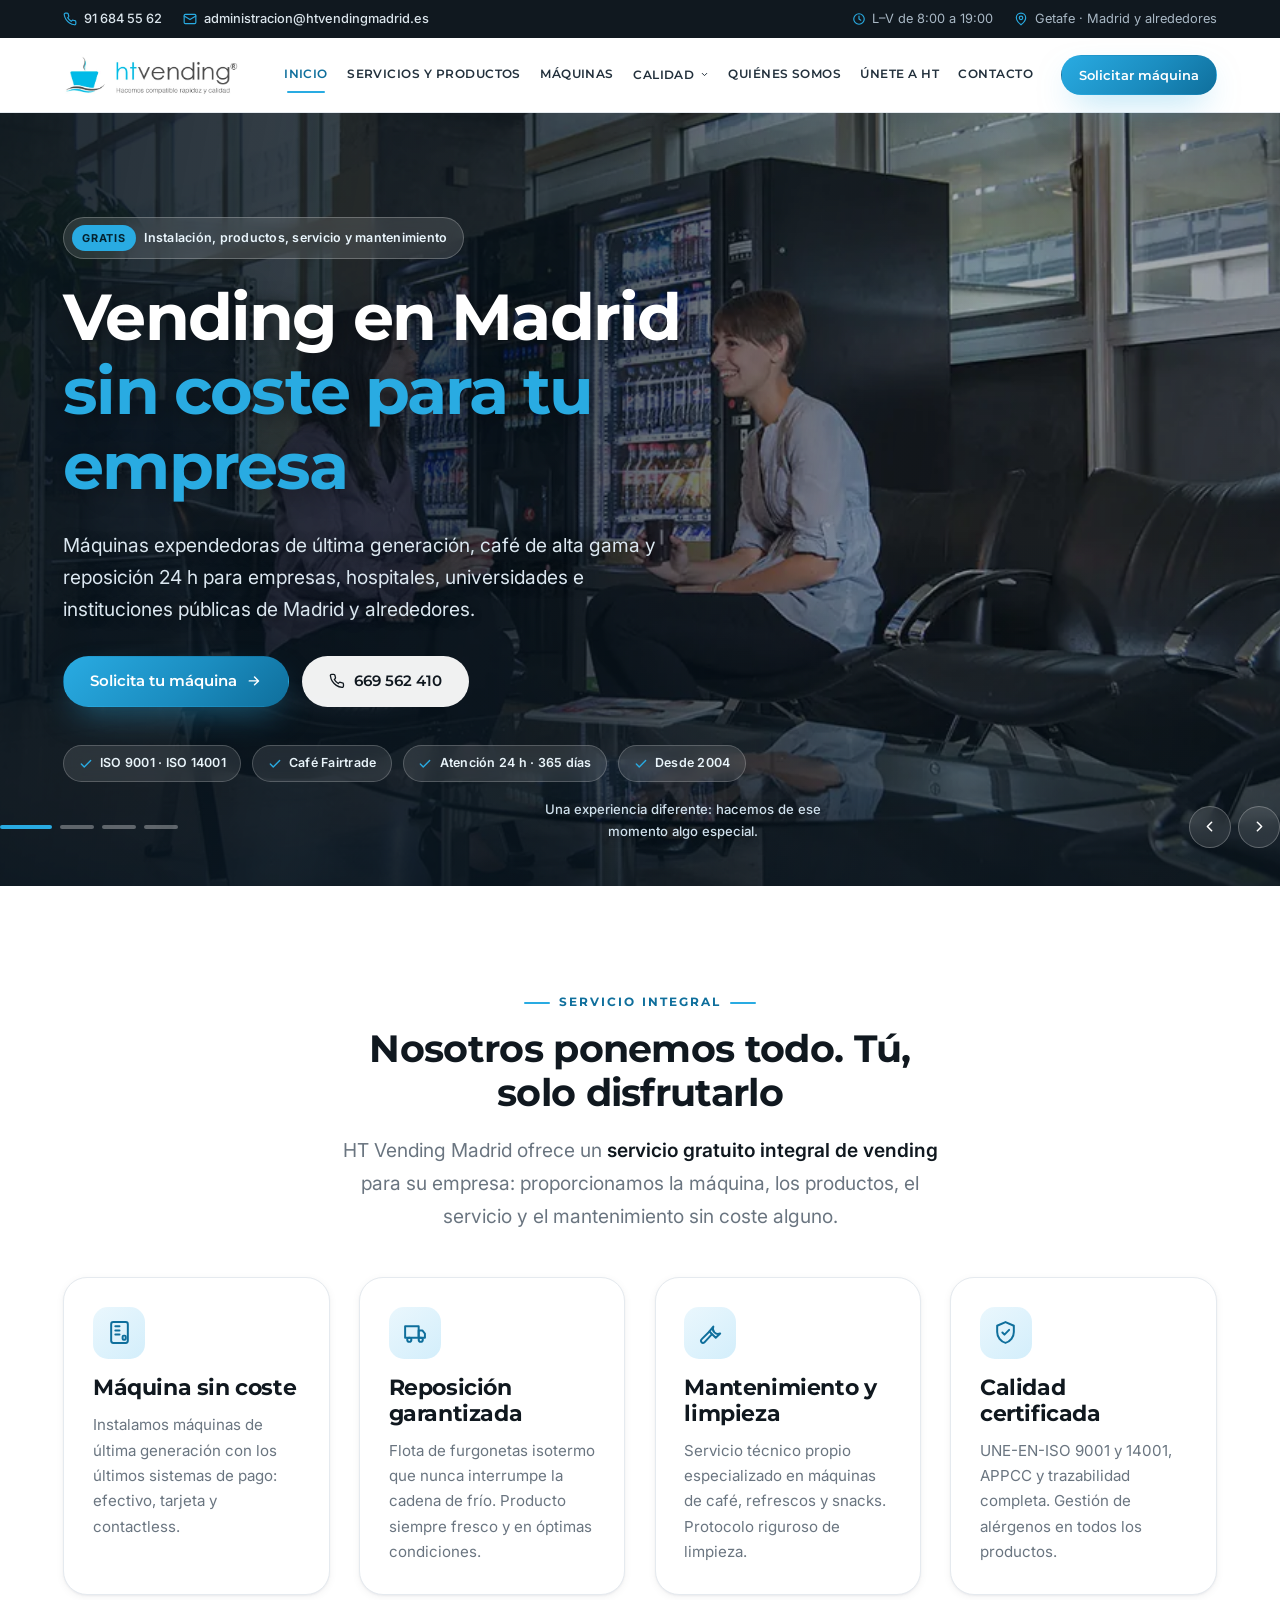
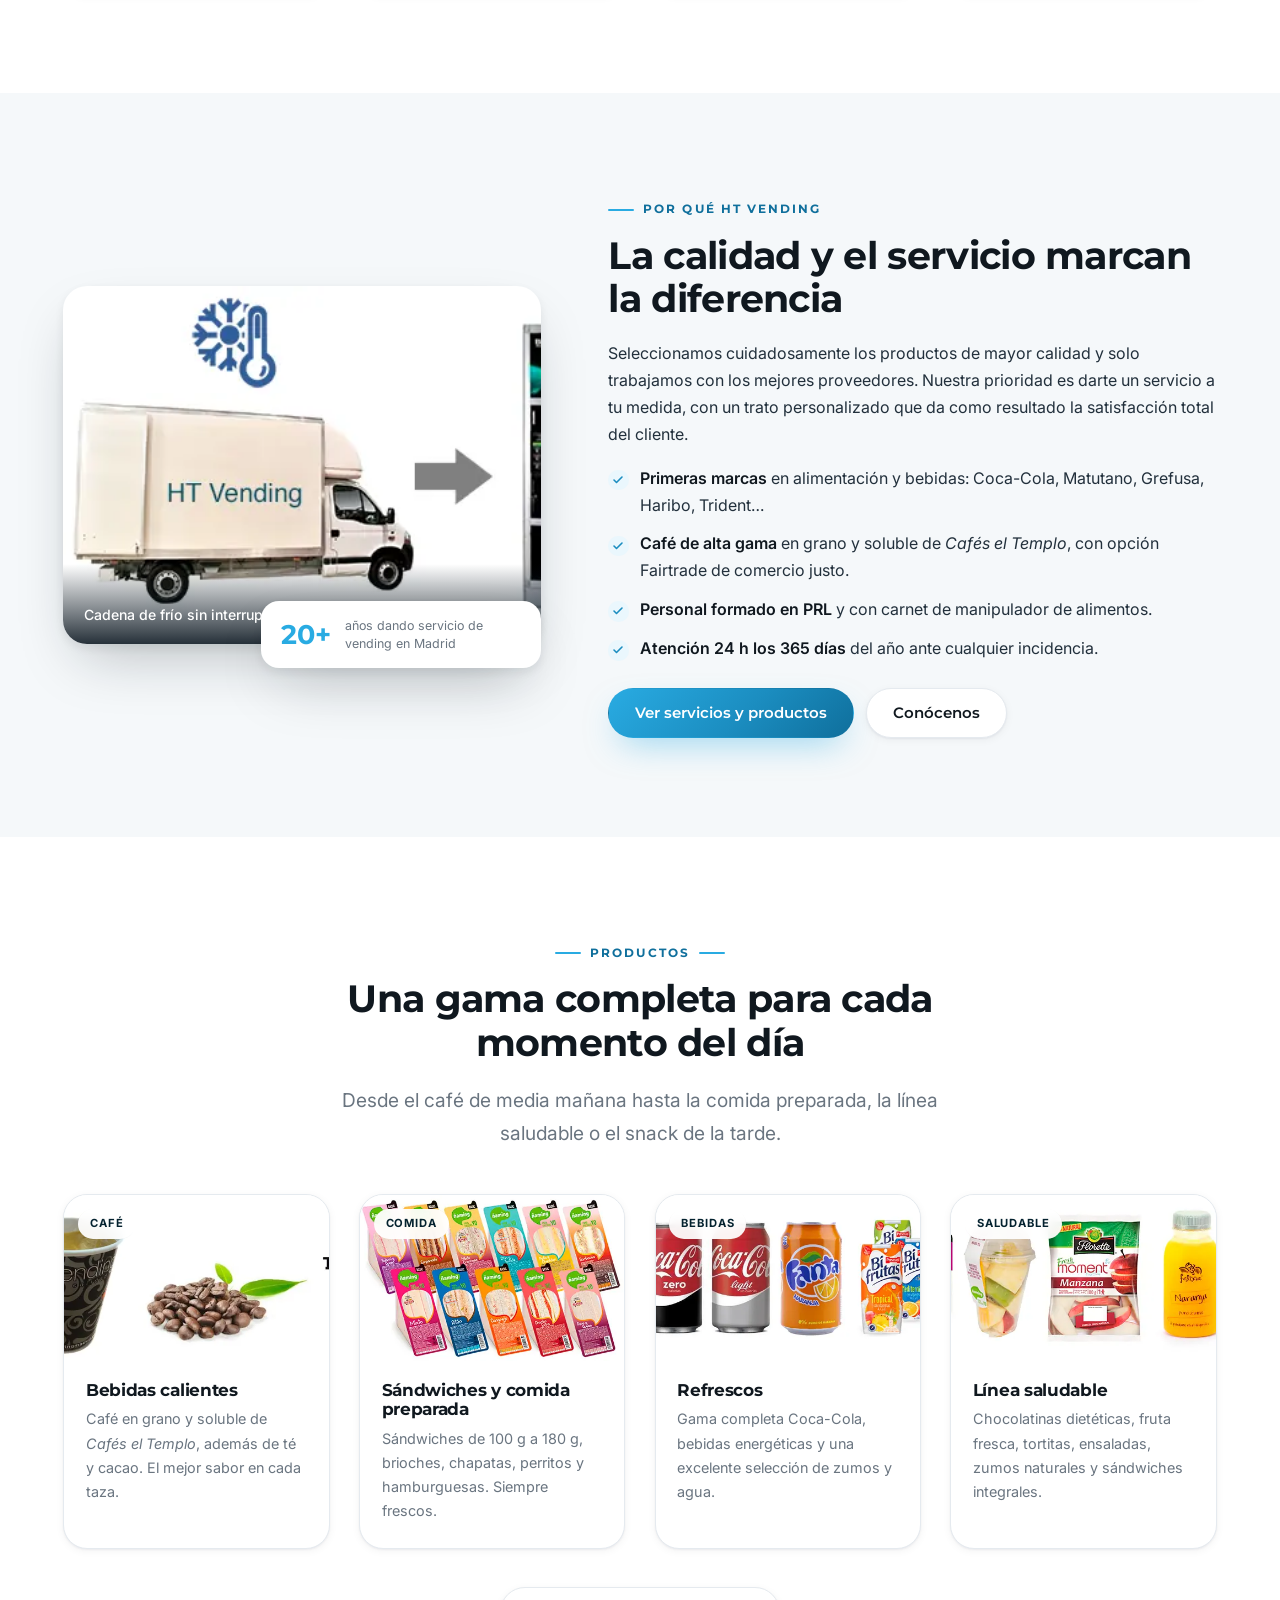
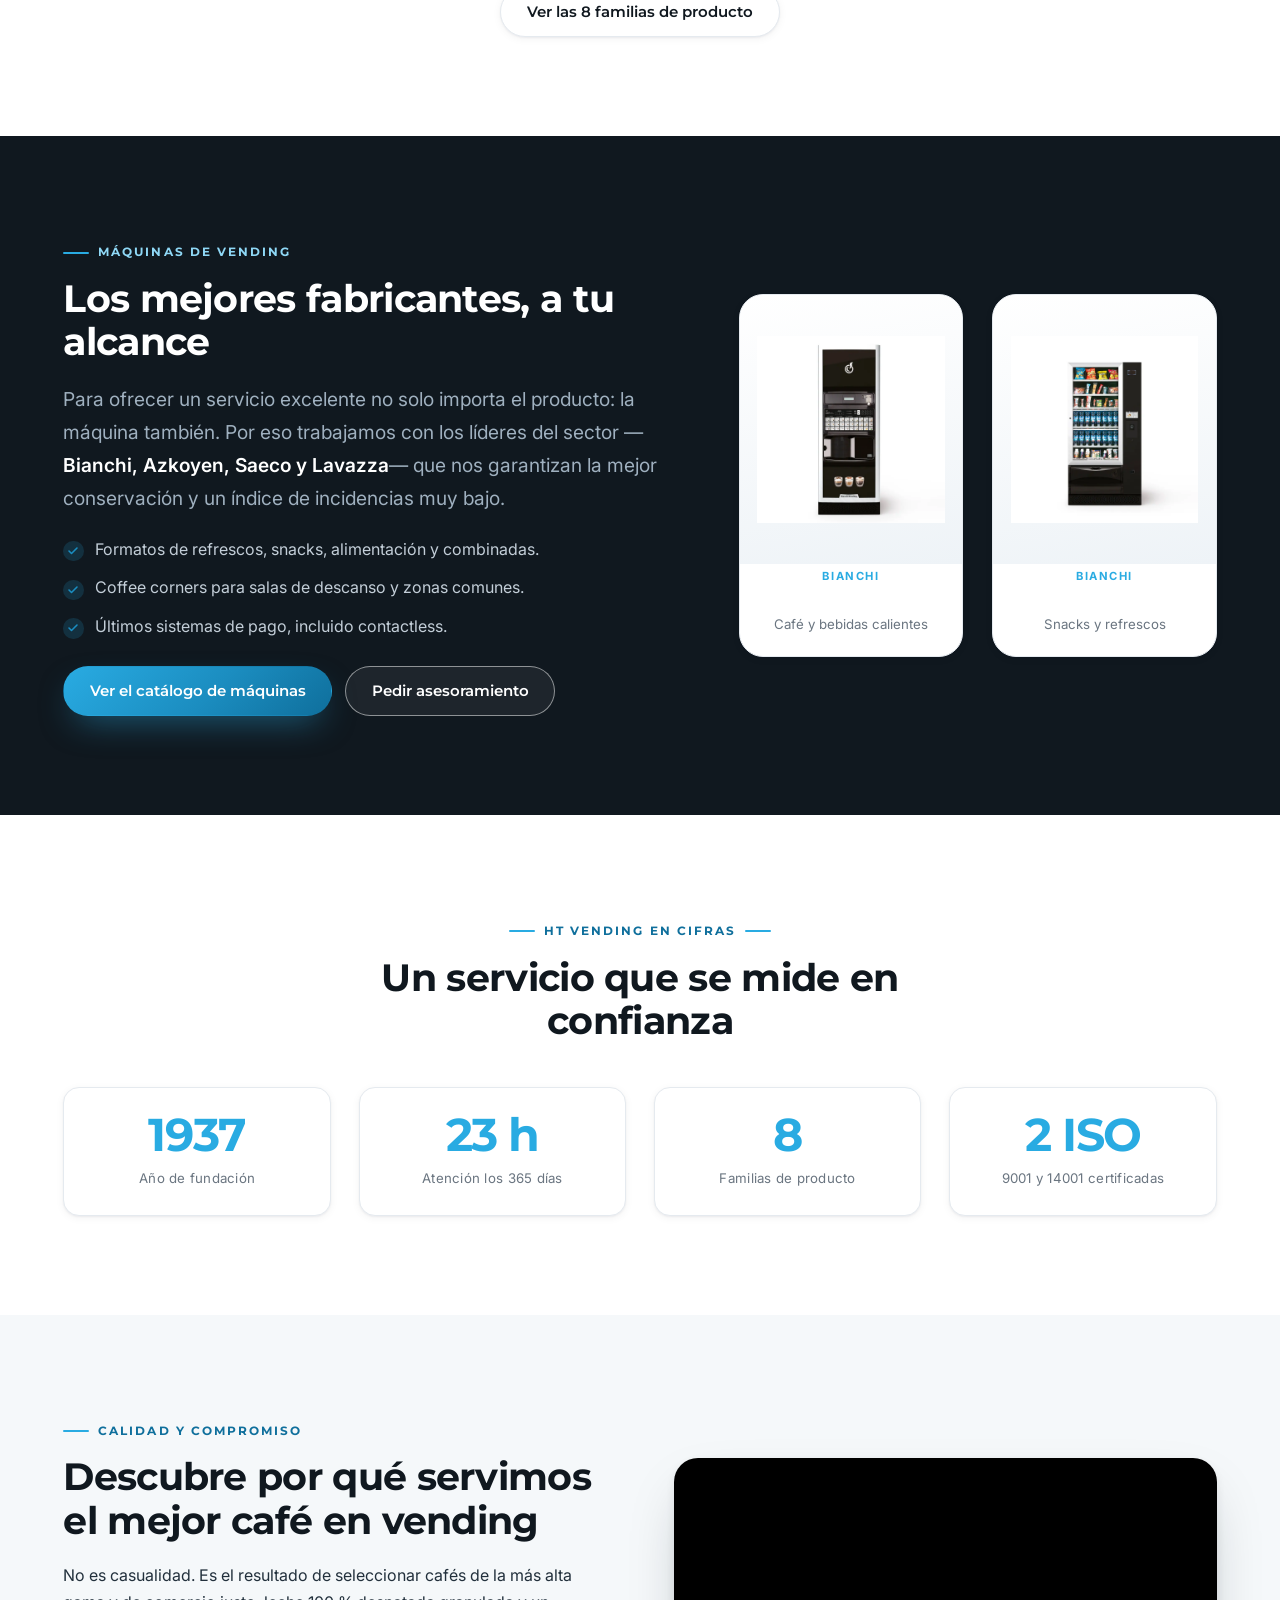
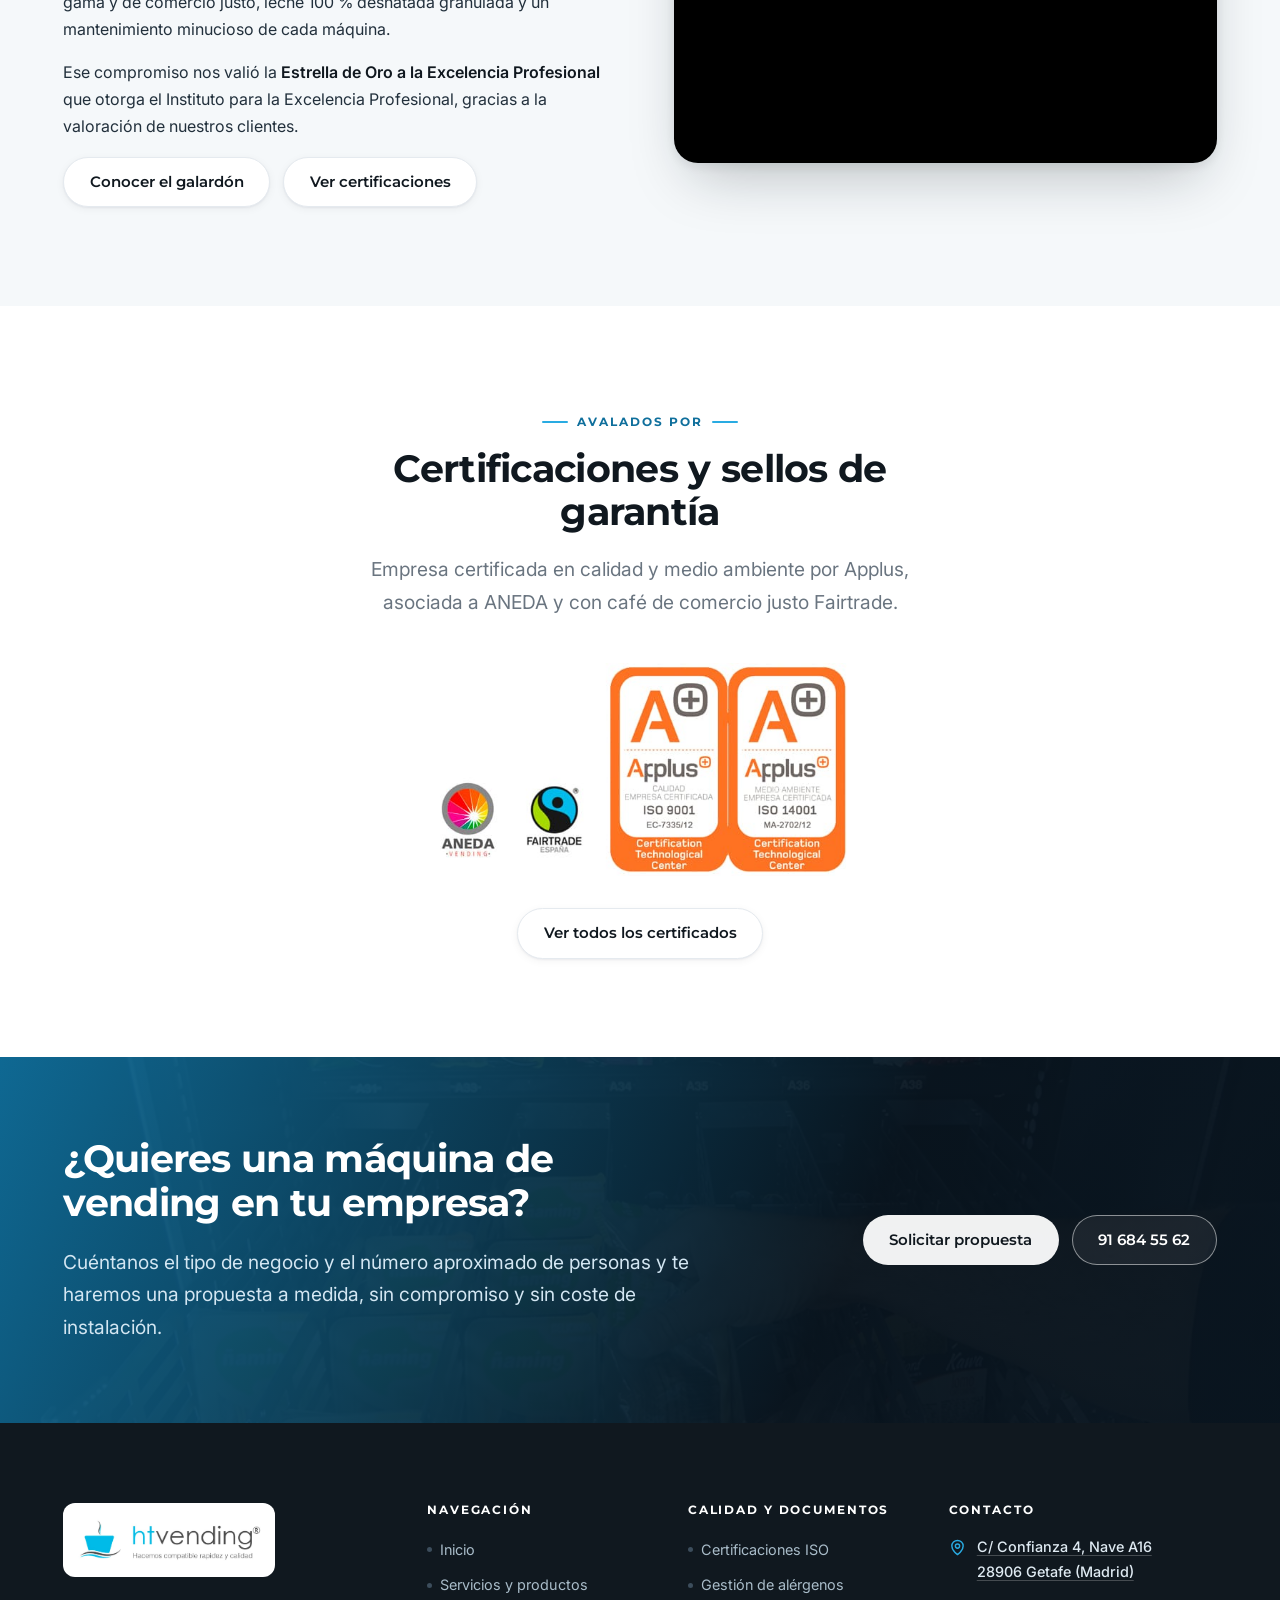
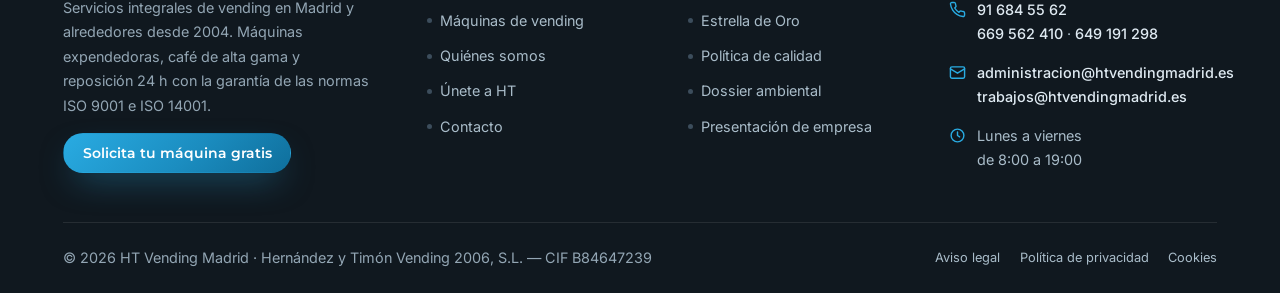
==== commit 00965f47: "Dirección enlazada a Google Maps - La dirección del pie de página y la de la ficha de contacto abren" ====
--- a/index.html
+++ b/index.html
@@ -425,7 +425,7 @@
         <ul class="f-contact">
           <li>
             <svg viewBox="0 0 24 24" fill="none" stroke="currentColor" stroke-width="2" stroke-linecap="round" stroke-linejoin="round" aria-hidden="true"><path d="M20 10c0 6-8 12-8 12s-8-6-8-12a8 8 0 0 1 16 0z"/><circle cx="12" cy="10" r="3"/></svg>
-            <span>C/ Confianza 4, Nave A16<br>28906 Getafe (Madrid)</span>
+            <span><a href="https://www.google.com/maps/search/?api=1&amp;query=Calle%20Confianza%204%2C%2028906%20Getafe%2C%20Madrid" target="_blank" rel="noopener" aria-label="Ver la dirección de HT Vending Madrid en Google Maps">C/ Confianza 4, Nave A16<br>28906 Getafe (Madrid)</a></span>
           </li>
           <li>
             <svg viewBox="0 0 24 24" fill="none" stroke="currentColor" stroke-width="2" stroke-linecap="round" stroke-linejoin="round" aria-hidden="true"><path d="M22 16.92v3a2 2 0 0 1-2.18 2 19.79 19.79 0 0 1-8.63-3.07 19.5 19.5 0 0 1-6-6A19.79 19.79 0 0 1 2.09 4.18 2 2 0 0 1 4.08 2h3a2 2 0 0 1 2 1.72c.13.96.36 1.9.7 2.81a2 2 0 0 1-.45 2.11L8.09 9.91a16 16 0 0 0 6 6l1.27-1.27a2 2 0 0 1 2.11-.45c.9.34 1.85.57 2.81.7A2 2 0 0 1 22 16.92z"/></svg>
--- a/assets/css/style.css
+++ b/assets/css/style.css
@@ -601,6 +601,19 @@
 .info-list strong{display:block;font-size:.72rem;text-transform:uppercase;letter-spacing:.11em;color:var(--muted);font-weight:700;margin-bottom:.15rem}
 .map{border-radius:var(--r-lg);overflow:hidden;box-shadow:var(--sh-2);border:1px solid var(--line);background:var(--surface-3)}
 .map iframe{width:100%;height:clamp(300px,42vw,440px);border:0;display:block}
+.map__actions{display:flex;flex-wrap:wrap;gap:.6rem;padding:.9rem;background:#fff;border-top:1px solid var(--line)}
+.map__actions .btn{flex:1 1 auto}
+
+/* Dirección enlazada a Google Maps */
+.link-map{
+  display:inline;color:var(--brand-700);
+  text-decoration:underline;text-decoration-color:var(--brand-100);
+  text-underline-offset:3px;transition:color .2s,text-decoration-color .2s;
+}
+.link-map:hover{color:var(--brand-600);text-decoration-color:var(--brand)}
+.link-map svg{display:inline-block;width:.82em;height:.82em;margin-left:.3em;vertical-align:-.05em}
+.f-contact a[href*="maps"]{text-decoration:underline;text-decoration-color:rgba(255,255,255,.22);text-underline-offset:3px}
+.f-contact a[href*="maps"]:hover{text-decoration-color:var(--brand)}
 .video{position:relative;border-radius:var(--r-lg);overflow:hidden;box-shadow:var(--sh-3);background:#000;aspect-ratio:16/9}
 .video iframe{position:absolute;top:0;left:0;width:100%;height:100%;border:0}
 @supports not (aspect-ratio:1/1){.video{height:0;padding-bottom:56.25%}}
